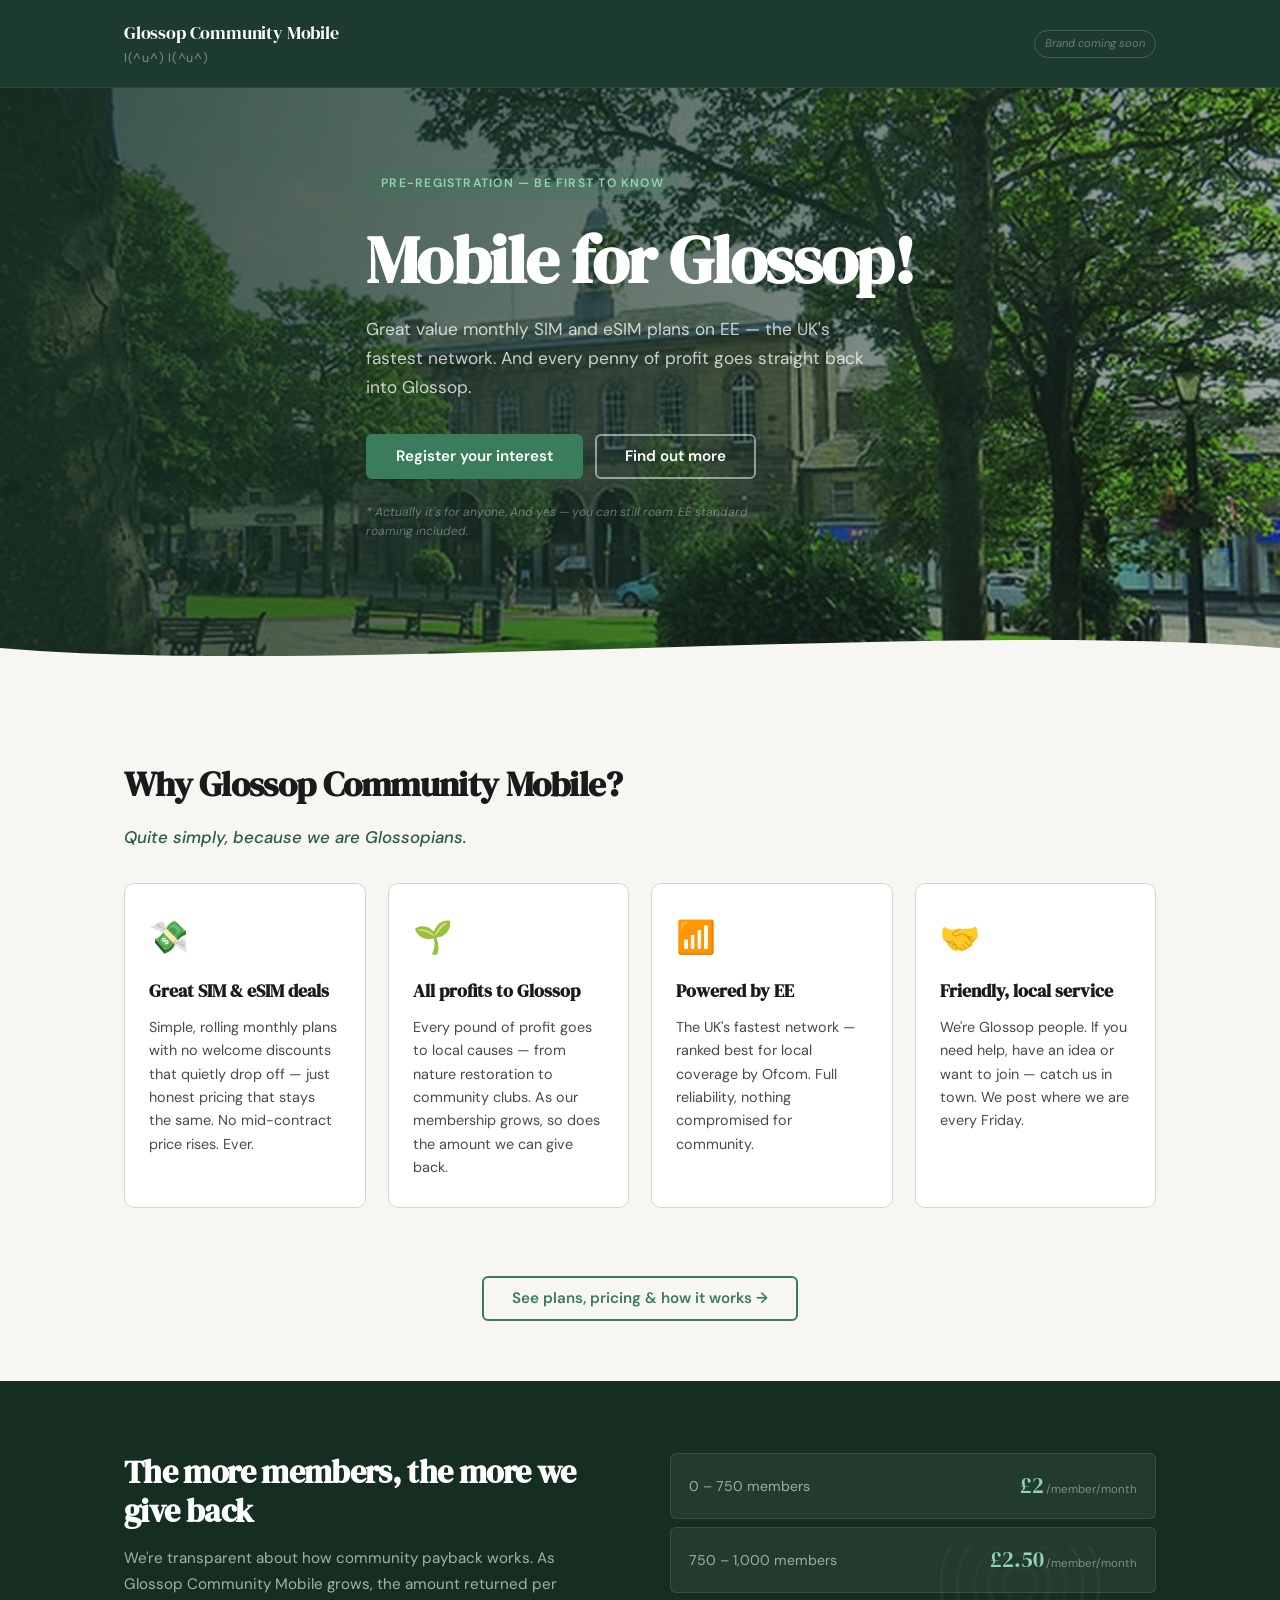
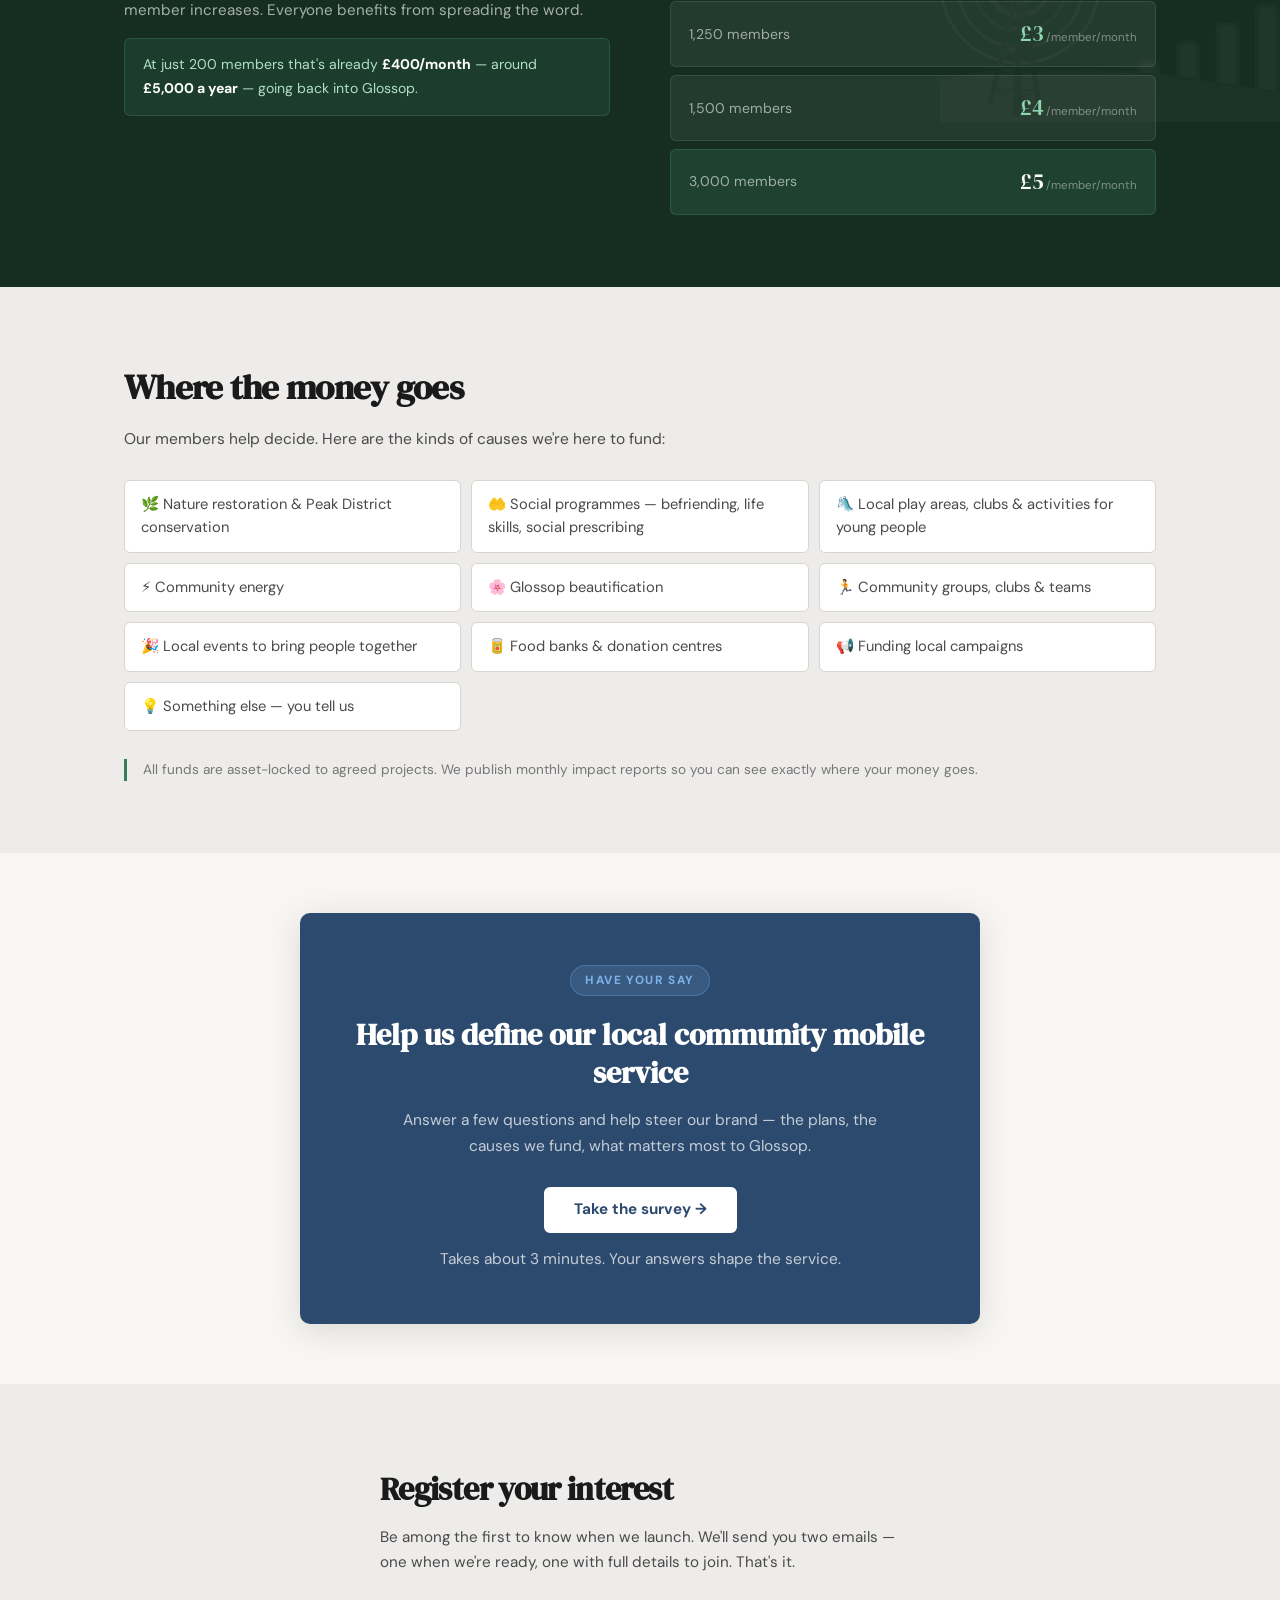
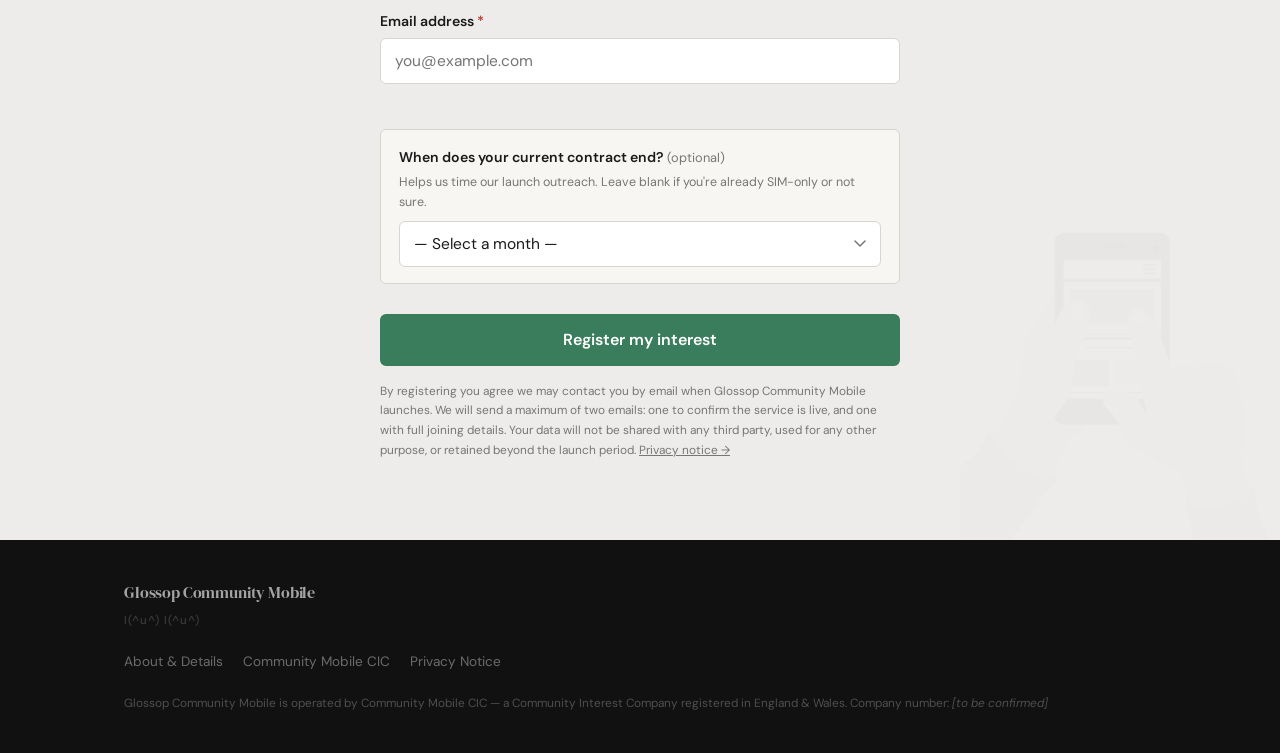
==== index.html @ f5764e32 "Initial commit — pre-registration site" ====
<!DOCTYPE html>
<html lang="en">
<head>
  <meta charset="UTF-8" />
  <meta name="viewport" content="width=device-width, initial-scale=1.0" />
  <title>Glossop Community Mobile — Coming Soon</title>
  <link rel="stylesheet" href="style.css" />
  <link rel="preconnect" href="https://fonts.googleapis.com" />
  <link href="https://fonts.googleapis.com/css2?family=DM+Serif+Display:ital@0;1&family=DM+Sans:opsz,wght@9..40,300;9..40,400;9..40,500;9..40,600&display=swap" rel="stylesheet" />
</head>
<body>

  <!-- ── HEADER ── -->
  <header class="site-header">
    <div class="container header-inner">
      <div class="logo">
        <span class="logo-name">Glossop Community Mobile</span>
        <span class="logo-mark">l(^u^) l(^u^)</span>
      </div>
      <span class="brand-badge">Brand coming soon</span>
    </div>
  </header>

  <!-- ── HERO ── -->
  <section class="hero" id="hero-slideshow">
    <!-- Slideshow background images -->
    <div class="hero-slides" aria-hidden="true">
      <div class="hero-slide active" style="background-image:url('images/glossop-norfolk-square.jpg')"></div>
      <div class="hero-slide" style="background-image:url('images/glossop-glossfest.jpg')"></div>
      <div class="hero-slide" style="background-image:url('images/glossop-reservoir.jpg')"></div>
      <div class="hero-slide" style="background-image:url('images/glossop-market-hall.jpg')"></div>
    </div>
    <div class="hero-overlay" aria-hidden="true"></div>
    <!-- Phone transparency bg -->
    <div class="hero-phone-bg" aria-hidden="true"></div>

    <div class="container hero-inner">
      <div class="hero-tag">Pre-registration — Be first to know</div>
      <h1 class="hero-headline">Mobile for Glossop!</h1>
      <p class="hero-sub">Great value monthly SIM and eSIM plans on EE — the UK's fastest network. And every penny of profit goes straight back into Glossop.</p>
      <div class="hero-actions">
        <a href="#register" class="btn btn-primary">Register your interest</a>
        <a href="details.html" class="btn btn-ghost">Find out more</a>
      </div>
      <p class="hero-footnote"><em>* Actually it's for anyone. And yes — you can still roam. EE standard roaming included.</em></p>
    </div>
    <div class="hero-wave">
      <svg viewBox="0 0 1440 80" xmlns="http://www.w3.org/2000/svg" preserveAspectRatio="none"><path d="M0,40 C360,80 1080,0 1440,40 L1440,80 L0,80 Z" fill="var(--bg)"/></svg>
    </div>
  </section>

  <!-- ── BENEFITS ── -->
  <section class="benefits" id="benefits">
    <div class="container">
      <h2 class="section-title">Why Glossop Community Mobile?</h2>
      <p class="benefits-intro">Quite simply, because we are Glossopians.</p>
      <div class="benefits-grid">

        <div class="benefit-card">
          <div class="benefit-icon">💸</div>
          <h3>Great SIM &amp; eSIM deals</h3>
          <p>Simple, rolling monthly plans with no welcome discounts that quietly drop off — just honest pricing that stays the same. No mid-contract price rises. Ever.</p>
        </div>

        <div class="benefit-card">
          <div class="benefit-icon">🌱</div>
          <h3>All profits to Glossop</h3>
          <p>Every pound of profit goes to local causes — from nature restoration to community clubs. As our membership grows, so does the amount we can give back.</p>
        </div>

        <div class="benefit-card">
          <div class="benefit-icon">📶</div>
          <h3>Powered by EE</h3>
          <p>The UK's fastest network — ranked best for local coverage by Ofcom. Full reliability, nothing compromised for community.</p>
        </div>

        <div class="benefit-card">
          <div class="benefit-icon">🤝</div>
          <h3>Friendly, local service</h3>
          <p>We're Glossop people. If you need help, have an idea or want to join — catch us in town. We post where we are every Friday.</p>
        </div>

      </div>

      <div class="details-link-row">
        <a href="details.html" class="btn btn-outline">See plans, pricing &amp; how it works →</a>
      </div>
    </div>
  </section>

  <!-- ── IMPACT TIERS ── -->
  <section class="impact-section">
    <div class="container">
      <div class="impact-inner">
        <div class="impact-text">
          <h2>The more members, the more we give back</h2>
          <p>We're transparent about how community payback works. As Glossop Community Mobile grows, the amount returned per member increases. Everyone benefits from spreading the word.</p>
          <p class="impact-example">At just 200 members that's already <strong>£400/month</strong> — around <strong>£5,000 a year</strong> — going back into Glossop.</p>
        </div>
        <div class="impact-tiers">
          <div class="tier">
            <span class="tier-members">0 – 750 members</span>
            <span class="tier-amount">£2<span>/member/month</span></span>
          </div>
          <div class="tier">
            <span class="tier-members">750 – 1,000 members</span>
            <span class="tier-amount">£2.50<span>/member/month</span></span>
          </div>
          <div class="tier">
            <span class="tier-members">1,250 members</span>
            <span class="tier-amount">£3<span>/member/month</span></span>
          </div>
          <div class="tier">
            <span class="tier-members">1,500 members</span>
            <span class="tier-amount">£4<span>/member/month</span></span>
          </div>
          <div class="tier tier-top">
            <span class="tier-members">3,000 members</span>
            <span class="tier-amount">£5<span>/member/month</span></span>
          </div>
        </div>
      </div>
    </div>
  </section>

  <!-- ── LOCAL CAUSES ── -->
  <section class="causes-section">
    <div class="container">
      <h2 class="section-title">Where the money goes</h2>
      <p class="causes-intro">Our members help decide. Here are the kinds of causes we're here to fund:</p>
      <ul class="causes-list">
        <li>🌿 Nature restoration &amp; Peak District conservation</li>
        <li>🤲 Social programmes — befriending, life skills, social prescribing</li>
        <li>🛝 Local play areas, clubs &amp; activities for young people</li>
        <li>⚡ Community energy</li>
        <li>🌸 Glossop beautification</li>
        <li>🏃 Community groups, clubs &amp; teams</li>
        <li>🎉 Local events to bring people together</li>
        <li>🥫 Food banks &amp; donation centres</li>
        <li>📢 Funding local campaigns</li>
        <li>💡 Something else — you tell us</li>
      </ul>
      <p class="causes-note">All funds are asset-locked to agreed projects. We publish monthly impact reports so you can see exactly where your money goes.</p>
    </div>
  </section>

  <!-- ── SURVEY CTA ── -->
  <section class="survey-section" id="survey">
    <div class="container">
      <div class="survey-card">
        <div class="survey-badge">Have your say</div>
        <h2>Help us define our local community mobile service</h2>
        <p>Answer a few questions and help steer our brand — the plans, the causes we fund, what matters most to Glossop.</p>
        <!-- Replace href with your SurveyMonkey URL when ready -->
        <a href="#SURVEY-LINK-PLACEHOLDER" class="btn btn-survey" target="_blank" rel="noopener">Take the survey →</a>
        <p class="survey-note">Takes about 3 minutes. Your answers shape the service.</p>
      </div>
    </div>
  </section>

  <!-- ── REGISTRATION FORM ── -->
  <section class="register-section" id="register">
    <div class="register-phone-bg" aria-hidden="true"></div>
    <div class="container">
      <div class="form-wrap">

        <div class="form-header">
          <h2>Register your interest</h2>
          <p>Be among the first to know when we launch. We'll send you two emails — one when we're ready, one with full details to join. That's it.</p>
        </div>

        <!-- SUCCESS STATE -->
        <div class="form-success" id="form-success" hidden>
          <div class="success-icon">✓</div>
          <h3>You're on the list!</h3>
          <p>Thanks for registering. We'll be in touch when Glossop Community Mobile goes live.</p>
        </div>

        <!-- ERROR STATE -->
        <div class="form-error-banner" id="form-error" hidden>
          <strong>Something went wrong.</strong> Please try again, or email us at <a href="mailto:hello@glossopcommunitymobile.co.uk">hello@glossopcommunitymobile.co.uk</a>.
        </div>

        <!--
          FORMSPREE SETUP:
          1. Go to formspree.io and create a free account
          2. Create a new form — you'll get a URL like https://formspree.io/f/abcd1234
          3. Replace YOUR_FORMSPREE_ID below with your actual form ID
        -->
        <form
          id="registration-form"
          action="https://formspree.io/f/YOUR_FORMSPREE_ID"
          method="POST"
          novalidate
        >

          <div class="field-group">
            <label for="email">Email address <span class="required">*</span></label>
            <input
              type="email"
              id="email"
              name="email"
              placeholder="you@example.com"
              autocomplete="email"
              required
            />
            <span class="field-error" id="email-error"></span>
          </div>

          <div class="field-group optional-field">
            <label for="contract-month">
              When does your current contract end?
              <span class="optional-label">(optional)</span>
            </label>
            <p class="field-hint">Helps us time our launch outreach. Leave blank if you're already SIM-only or not sure.</p>
            <select id="contract-month" name="contract_expiry_month">
              <option value="">— Select a month —</option>
              <optgroup label="2025">
                <option value="2025-05">May 2025</option>
                <option value="2025-06">June 2025</option>
                <option value="2025-07">July 2025</option>
                <option value="2025-08">August 2025</option>
                <option value="2025-09">September 2025</option>
                <option value="2025-10">October 2025</option>
                <option value="2025-11">November 2025</option>
                <option value="2025-12">December 2025</option>
              </optgroup>
              <optgroup label="2026">
                <option value="2026-01">January 2026</option>
                <option value="2026-02">February 2026</option>
                <option value="2026-03">March 2026</option>
                <option value="2026-04">April 2026</option>
                <option value="2026-05">May 2026</option>
                <option value="2026-06">June 2026</option>
                <option value="2026-07">July 2026</option>
                <option value="2026-08">August 2026</option>
                <option value="2026-09">September 2026</option>
                <option value="2026-10">October 2026</option>
                <option value="2026-11">November 2026</option>
                <option value="2026-12">December 2026</option>
              </optgroup>
              <optgroup label="2027">
                <option value="2027-01">January 2027</option>
                <option value="2027-02">February 2027</option>
                <option value="2027-03">March 2027</option>
                <option value="2027-04">April 2027</option>
                <option value="2027-05">May 2027</option>
                <option value="2027-06">June 2027</option>
              </optgroup>
            </select>
          </div>

          <!-- Honeypot anti-spam -->
          <input type="text" name="_gotcha" style="display:none" tabindex="-1" autocomplete="off" />

          <button type="submit" class="btn btn-primary btn-submit" id="submit-btn">
            <span class="btn-text">Register my interest</span>
            <span class="btn-loading" hidden>Sending…</span>
          </button>

          <p class="small-print">
            By registering you agree we may contact you by email when Glossop Community Mobile launches. We will send a maximum of two emails: one to confirm the service is live, and one with full joining details. Your data will not be shared with any third party, used for any other purpose, or retained beyond the launch period. <a href="details.html#privacy">Privacy notice →</a>
          </p>

        </form>
      </div>
    </div>
  </section>

  <!-- ── FOOTER ── -->
  <footer class="site-footer">
    <div class="container footer-inner">
      <div class="footer-logo">
        <span class="logo-name">Glossop Community Mobile</span>
        <span class="logo-mark">l(^u^) l(^u^)</span>
      </div>
      <nav class="footer-nav">
        <a href="details.html">About &amp; Details</a>
        <a href="details.html#cic">Community Mobile CIC</a>
        <a href="details.html#privacy">Privacy Notice</a>
      </nav>
      <p class="footer-legal">Glossop Community Mobile is operated by Community Mobile CIC — a Community Interest Company registered in England &amp; Wales. Company number: <em>[to be confirmed]</em></p>
    </div>
  </footer>

  <script src="script.js"></script>
</body>
</html>
---- style.css ----
/* =============================================
   GLOSSOP COMMUNITY MOBILE — Stylesheet
   Civic green palette. Brand update-ready.
   All colours in :root for easy swap.
   ============================================= */

:root {
  --bg:           #F7F6F2;
  --bg-alt:       #EDECEA;
  --surface:      #FFFFFF;
  --hero-bg:      #1D3A2F;
  --accent:       #3A7D5C;
  --accent-dark:  #2A5C42;
  --accent-light: #EAF4EE;
  --survey-bg:    #2C4A6E;
  --impact-bg:    #162E22;
  --text:         #1A1A1A;
  --text-mid:     #4A4A4A;
  --text-light:   #767676;
  --border:       #D8D5CE;
  --error:        #C0392B;
  --error-bg:     #FDEDEC;
  --success:      #1D6A45;
  --success-bg:   #EAF4EE;
  --radius:       10px;
  --radius-sm:    6px;
  --shadow:       0 2px 12px rgba(0,0,0,0.08);
  --shadow-lg:    0 6px 32px rgba(0,0,0,0.12);
  --font-display: 'DM Serif Display', Georgia, serif;
  --font-body:    'DM Sans', system-ui, sans-serif;
  --max-w:        1080px;
  --t:            0.2s ease;
}

*, *::before, *::after { box-sizing: border-box; margin: 0; padding: 0; }
html { scroll-behavior: smooth; }
body {
  font-family: var(--font-body);
  background: var(--bg);
  color: var(--text);
  line-height: 1.6;
  font-size: 16px;
}
img { max-width: 100%; display: block; }
a { color: var(--accent); text-decoration: none; }
a:hover { text-decoration: underline; }

.container {
  max-width: var(--max-w);
  margin: 0 auto;
  padding: 0 24px;
}

/* ── Buttons ── */
.btn {
  display: inline-block;
  padding: 13px 28px;
  border-radius: var(--radius-sm);
  font-family: var(--font-body);
  font-size: 0.95rem;
  font-weight: 600;
  cursor: pointer;
  transition: all var(--t);
  border: 2px solid transparent;
  text-decoration: none;
  line-height: 1;
}
.btn-primary { background: var(--accent); color: #fff; border-color: var(--accent); }
.btn-primary:hover { background: var(--accent-dark); border-color: var(--accent-dark); text-decoration: none; }
.btn-ghost { background: transparent; color: #fff; border-color: rgba(255,255,255,0.5); }
.btn-ghost:hover { background: rgba(255,255,255,0.12); text-decoration: none; }
.btn-outline { background: transparent; color: var(--accent); border-color: var(--accent); }
.btn-outline:hover { background: var(--accent-light); text-decoration: none; }
.btn-survey { background: #fff; color: var(--survey-bg); border-color: #fff; font-weight: 700; }
.btn-survey:hover { background: #EDF2FA; text-decoration: none; }
.btn-submit { width: 100%; padding: 16px; font-size: 1rem; margin-top: 8px; }
.btn:disabled { opacity: 0.65; cursor: not-allowed; }

/* ── HEADER ── */
.site-header {
  background: var(--hero-bg);
  padding: 18px 0;
  position: sticky;
  top: 0;
  z-index: 100;
  border-bottom: 1px solid rgba(255,255,255,0.07);
}
.header-inner { display: flex; align-items: center; justify-content: space-between; gap: 16px; }
.logo { display: flex; flex-direction: column; gap: 2px; }
.logo-link { text-decoration: none; }
.logo-name {
  font-family: var(--font-display);
  font-size: 1.15rem;
  color: #fff;
  letter-spacing: -0.01em;
  display: block;
}
.logo-mark { font-size: 0.78rem; color: rgba(255,255,255,0.42); letter-spacing: 0.06em; }
.brand-badge {
  font-size: 0.7rem;
  color: rgba(255,255,255,0.35);
  border: 1px solid rgba(255,255,255,0.18);
  border-radius: 20px;
  padding: 4px 10px;
  white-space: nowrap;
  font-style: italic;
  flex-shrink: 0;
}

/* ── HERO with slideshow ── */
.hero {
  position: relative;
  overflow: hidden;
  min-height: 540px;
  display: flex;
  flex-direction: column;
}

/* Slideshow layers */
.hero-slides {
  position: absolute;
  inset: 0;
  z-index: 0;
}
.hero-slide {
  position: absolute;
  inset: 0;
  background-size: cover;
  background-position: center;
  opacity: 0;
  transition: opacity 1.2s ease-in-out;
}
.hero-slide.active { opacity: 1; }

/* Dark overlay so text stays readable over any photo */
.hero-overlay {
  position: absolute;
  inset: 0;
  z-index: 1;
  background: linear-gradient(
    100deg,
    rgba(22,46,34,0.82) 0%,
    rgba(22,46,34,0.62) 55%,
    rgba(22,46,34,0.35) 100%
  );
}

/* Phone transparency – right-side decorative element */
.hero-phone-bg {
  position: absolute;
  right: -20px;
  bottom: 30px;
  width: 340px;
  height: 340px;
  background: url('images/phones-crowd.png') no-repeat center bottom / contain;
  opacity: 0.12;
  z-index: 2;
  pointer-events: none;
}

.hero-inner {
  position: relative;
  z-index: 3;
  max-width: 660px;
  padding: 80px 0 80px;
  flex: 1;
}
.hero-tag {
  display: inline-block;
  font-size: 0.76rem;
  font-weight: 600;
  letter-spacing: 0.1em;
  text-transform: uppercase;
  color: #8FD5AE;
  background: rgba(58,125,92,0.18);
  border: 1px solid rgba(58,125,92,0.38);
  border-radius: 20px;
  padding: 5px 14px;
  margin-bottom: 24px;
}
.hero-headline {
  font-family: var(--font-display);
  font-size: clamp(2.6rem, 5.5vw, 4.2rem);
  color: #fff;
  line-height: 1.06;
  letter-spacing: -0.02em;
  margin-bottom: 20px;
}
.hero-sub {
  font-size: 1.08rem;
  color: rgba(255,255,255,0.76);
  margin-bottom: 32px;
  max-width: 500px;
  line-height: 1.68;
}
.hero-actions { display: flex; gap: 12px; flex-wrap: wrap; margin-bottom: 24px; }
.hero-footnote {
  font-size: 0.76rem;
  color: rgba(255,255,255,0.35);
  line-height: 1.5;
  max-width: 420px;
}
.hero-wave { position: relative; z-index: 3; line-height: 0; }
.hero-wave svg { width: 100%; height: 56px; }

/* ── BENEFITS ── */
.benefits {
  background: var(--bg);
  padding: 80px 0 60px;
  position: relative;
}
.section-title {
  font-family: var(--font-display);
  font-size: clamp(1.6rem, 3vw, 2.2rem);
  letter-spacing: -0.02em;
  margin-bottom: 12px;
}
.benefits-intro {
  font-size: 1.05rem;
  color: var(--accent-dark);
  font-weight: 500;
  margin-bottom: 32px;
  font-style: italic;
}
.benefits-grid {
  display: grid;
  grid-template-columns: repeat(auto-fit, minmax(220px, 1fr));
  gap: 22px;
  margin-bottom: 48px;
}
.benefit-card {
  background: var(--surface);
  border: 1px solid var(--border);
  border-radius: var(--radius);
  padding: 28px 24px;
  transition: box-shadow var(--t), transform var(--t);
  position: relative;
  overflow: hidden;
}
.benefit-card:hover { box-shadow: var(--shadow); transform: translateY(-2px); }
.benefit-icon { font-size: 2rem; margin-bottom: 14px; }
.benefit-card h3 { font-family: var(--font-display); font-size: 1.12rem; margin-bottom: 10px; }
.benefit-card p { font-size: 0.9rem; color: var(--text-mid); line-height: 1.62; }
.details-link-row { text-align: center; padding-top: 20px; }

/* ── IMPACT TIERS ── */
.impact-section {
  background: var(--impact-bg);
  padding: 72px 0;
  position: relative;
  overflow: hidden;
}
/* Signal graphic as background decoration */
.impact-section::after {
  content: '';
  position: absolute;
  right: -40px;
  top: 50%;
  transform: translateY(-50%);
  width: 380px;
  height: 240px;
  background: url('images/signal.png') no-repeat center / contain;
  opacity: 0.07;
  pointer-events: none;
}
.impact-inner {
  display: grid;
  grid-template-columns: 1fr 1fr;
  gap: 60px;
  align-items: start;
  position: relative;
  z-index: 1;
}
.impact-text h2 {
  font-family: var(--font-display);
  font-size: clamp(1.5rem, 2.8vw, 2rem);
  color: #fff;
  letter-spacing: -0.02em;
  margin-bottom: 16px;
  line-height: 1.2;
}
.impact-text p { color: rgba(255,255,255,0.62); font-size: 0.95rem; line-height: 1.7; margin-bottom: 14px; }
.impact-example {
  background: rgba(58,125,92,0.2);
  border: 1px solid rgba(58,125,92,0.38);
  border-radius: var(--radius-sm);
  padding: 14px 18px;
  font-size: 0.88rem !important;
  color: #B0E0C4 !important;
}
.impact-example strong { color: #fff; }
.impact-tiers { display: flex; flex-direction: column; gap: 8px; }
.tier {
  display: flex;
  justify-content: space-between;
  align-items: center;
  background: rgba(255,255,255,0.06);
  border: 1px solid rgba(255,255,255,0.1);
  border-radius: var(--radius-sm);
  padding: 14px 18px;
  transition: background var(--t);
}
.tier:hover { background: rgba(255,255,255,0.1); }
.tier-top { background: rgba(58,125,92,0.25); border-color: rgba(58,125,92,0.45); }
.tier-members { font-size: 0.88rem; color: rgba(255,255,255,0.58); }
.tier-amount { font-family: var(--font-display); font-size: 1.4rem; color: #8FD5AE; }
.tier-amount span { font-size: 0.72rem; color: rgba(255,255,255,0.42); font-family: var(--font-body); margin-left: 2px; }
.tier-top .tier-amount { color: #fff; }

/* ── CAUSES ── */
.causes-section { background: var(--bg-alt); padding: 72px 0; }
.causes-intro { color: var(--text-mid); margin-bottom: 28px; font-size: 0.97rem; }
.causes-list {
  list-style: none;
  display: grid;
  grid-template-columns: repeat(auto-fit, minmax(280px, 1fr));
  gap: 10px;
  margin-bottom: 28px;
}
.causes-list li {
  background: var(--surface);
  border: 1px solid var(--border);
  border-radius: var(--radius-sm);
  padding: 12px 16px;
  font-size: 0.92rem;
  color: var(--text-mid);
}
.causes-note {
  font-size: 0.85rem;
  color: var(--text-light);
  border-left: 3px solid var(--accent);
  padding-left: 16px;
  line-height: 1.6;
}

/* ── SURVEY ── */
.survey-section { background: var(--bg); padding: 60px 0; }
.survey-card {
  background: var(--survey-bg);
  color: #fff;
  border-radius: var(--radius);
  padding: 52px 48px;
  max-width: 680px;
  margin: 0 auto;
  text-align: center;
  box-shadow: var(--shadow-lg);
}
.survey-badge {
  display: inline-block;
  font-size: 0.74rem; font-weight: 700;
  letter-spacing: 0.12em; text-transform: uppercase;
  color: #7FB3E8;
  background: rgba(127,179,232,0.15);
  border: 1px solid rgba(127,179,232,0.3);
  border-radius: 20px; padding: 5px 14px; margin-bottom: 20px;
}
.survey-card h2 {
  font-family: var(--font-display);
  font-size: clamp(1.4rem, 3vw, 1.9rem);
  color: #fff; line-height: 1.25; margin-bottom: 16px;
}
.survey-card p {
  color: rgba(255,255,255,0.72); font-size: 0.97rem;
  margin-bottom: 28px; max-width: 480px;
  margin-left: auto; margin-right: auto; line-height: 1.65;
}
.survey-note { font-size: 0.76rem; color: rgba(255,255,255,0.38); margin-top: 14px; margin-bottom: 0 !important; }

/* ── REGISTRATION ── */
.register-section {
  background: var(--bg-alt);
  padding: 80px 0;
  position: relative;
  overflow: hidden;
}
/* Phone-hands decoration bottom-right of form section */
.register-phone-bg {
  position: absolute;
  right: 0;
  bottom: 0;
  width: 320px;
  height: 400px;
  background: url('images/phone-hands.png') no-repeat bottom right / contain;
  opacity: 0.09;
  pointer-events: none;
}
.form-wrap { max-width: 520px; margin: 0 auto; position: relative; z-index: 1; }
.form-header { margin-bottom: 36px; }
.form-header h2 {
  font-family: var(--font-display);
  font-size: clamp(1.6rem, 3vw, 2rem);
  letter-spacing: -0.02em; margin-bottom: 10px;
}
.form-header p { color: var(--text-mid); font-size: 0.95rem; line-height: 1.6; }

.field-group { margin-bottom: 22px; }
.field-group label { display: block; font-size: 0.88rem; font-weight: 600; margin-bottom: 6px; }
.required { color: var(--error); }
.optional-label { font-weight: 400; color: var(--text-light); font-size: 0.8rem; }
.field-hint { font-size: 0.78rem; color: var(--text-light); margin-bottom: 8px; margin-top: -2px; }
input[type="email"], select {
  width: 100%; padding: 12px 14px;
  border: 1.5px solid var(--border);
  border-radius: var(--radius-sm);
  font-family: var(--font-body); font-size: 0.97rem;
  background: var(--surface); color: var(--text);
  transition: border-color var(--t), box-shadow var(--t);
  appearance: none;
}
input[type="email"]:focus, select:focus {
  outline: none;
  border-color: var(--accent);
  box-shadow: 0 0 0 3px rgba(58,125,92,0.12);
}
input[type="email"].invalid {
  border-color: var(--error);
  box-shadow: 0 0 0 3px rgba(192,57,43,0.1);
}
.field-error { display: block; font-size: 0.78rem; color: var(--error); margin-top: 5px; min-height: 18px; }
select {
  background-image: url("data:image/svg+xml,%3Csvg xmlns='http://www.w3.org/2000/svg' width='12' height='8' viewBox='0 0 12 8'%3E%3Cpath d='M1 1l5 5 5-5' stroke='%23767676' stroke-width='1.5' fill='none' stroke-linecap='round'/%3E%3C/svg%3E");
  background-repeat: no-repeat; background-position: right 14px center; padding-right: 38px;
}
.optional-field {
  background: var(--bg); border: 1px solid var(--border);
  border-radius: var(--radius-sm); padding: 16px 18px;
}
.form-success {
  background: var(--success-bg); border: 1px solid #A8D5BB;
  border-radius: var(--radius); padding: 36px 28px; text-align: center;
}
.success-icon {
  width: 52px; height: 52px; background: var(--success); color: #fff;
  border-radius: 50%; display: flex; align-items: center; justify-content: center;
  font-size: 1.4rem; font-weight: 700; margin: 0 auto 18px;
}
.form-success h3 { font-family: var(--font-display); font-size: 1.5rem; color: var(--success); margin-bottom: 10px; }
.form-success p { color: var(--text-mid); }
.form-error-banner {
  background: var(--error-bg); border: 1px solid #F1948A;
  border-radius: var(--radius-sm); padding: 14px 18px;
  font-size: 0.88rem; color: var(--error); margin-bottom: 20px;
}
.small-print {
  font-size: 0.74rem; color: var(--text-light);
  margin-top: 16px; line-height: 1.65;
}
.small-print a { color: var(--text-light); text-decoration: underline; }

/* ── DETAILS PAGE HERO ── */
.details-hero {
  position: relative;
  min-height: 280px;
  display: flex;
  align-items: flex-end;
  overflow: hidden;
}
.details-hero-img {
  position: absolute;
  inset: 0;
  background-size: cover;
  background-position: center 30%;
  z-index: 0;
}
.details-hero-overlay {
  position: absolute;
  inset: 0;
  z-index: 1;
  background: linear-gradient(
    to right,
    rgba(22,46,34,0.88) 0%,
    rgba(22,46,34,0.65) 60%,
    rgba(22,46,34,0.4) 100%
  );
}
.details-hero-content {
  position: relative;
  z-index: 2;
  padding-top: 48px;
  padding-bottom: 52px;
  width: 100%;
}
.back-link {
  display: inline-block;
  color: rgba(255,255,255,0.55);
  font-size: 0.88rem;
  margin-bottom: 20px;
  transition: color var(--t);
}
.back-link:hover { color: #fff; text-decoration: none; }
.details-hero-content h1 {
  font-family: var(--font-display);
  /* fluid: shrinks gracefully on narrow screens */
  font-size: clamp(1.5rem, 4vw, 2.8rem);
  color: #fff;
  letter-spacing: -0.02em;
  margin-bottom: 12px;
  line-height: 1.15;
  /* Allow wrapping before the word "Community" on small screens */
  word-break: break-word;
  hyphens: auto;
}
/* The <br> inside the h1 only fires on small screens */
.hero-break { display: none; }
@media (max-width: 480px) {
  .hero-break { display: block; }
}
.details-intro { color: rgba(255,255,255,0.68); font-size: 1rem; }

/* ── CONTENTS NAV ── */
.contents-nav {
  background: var(--surface);
  border-bottom: 1px solid var(--border);
  padding: 14px 0;
  position: sticky;
  top: 62px;
  z-index: 90;
  overflow-x: auto;
  -webkit-overflow-scrolling: touch;
}
.contents-nav .container {
  display: flex; align-items: center; gap: 20px;
  flex-wrap: nowrap; /* scroll rather than wrap on mobile */
  white-space: nowrap;
}
.contents-label {
  font-size: 0.75rem; font-weight: 600;
  color: var(--text-light); text-transform: uppercase;
  letter-spacing: 0.08em; flex-shrink: 0;
}
.contents-nav a {
  font-size: 0.86rem; color: var(--text-mid);
  font-weight: 500; transition: color var(--t); flex-shrink: 0;
}
.contents-nav a:hover { color: var(--accent); text-decoration: none; }

/* ── DETAILS MAIN ── */
.details-main { padding: 60px 0 80px; }
.details-container { max-width: 780px; }
.detail-section { padding: 12px 0 8px; }
.detail-section h2 {
  font-family: var(--font-display);
  font-size: clamp(1.5rem, 3vw, 2rem);
  letter-spacing: -0.02em; margin-bottom: 16px;
}
.detail-section p { color: var(--text-mid); line-height: 1.72; margin-bottom: 16px; font-size: 0.97rem; }
.section-intro { font-size: 1rem !important; }
.section-divider { border: none; border-top: 1px solid var(--border); margin: 52px 0; }

/* ── PLAN CARDS ── */
.plan-cards {
  display: grid;
  grid-template-columns: repeat(auto-fill, minmax(170px, 1fr));
  gap: 16px;
  margin: 28px 0 16px;
}
.plan-card {
  background: var(--surface);
  border: 1.5px solid var(--border);
  border-radius: var(--radius);
  padding: 24px 20px 20px;
  display: flex;
  flex-direction: column;
  gap: 0;
  position: relative;
  transition: box-shadow var(--t), transform var(--t);
}
.plan-card:hover { box-shadow: var(--shadow); transform: translateY(-2px); }
.plan-card--featured {
  border-color: var(--accent);
  box-shadow: 0 0 0 2px rgba(58,125,92,0.15);
}
.plan-badge {
  position: absolute;
  top: -12px; left: 50%;
  transform: translateX(-50%);
  background: var(--accent);
  color: #fff;
  font-size: 0.7rem; font-weight: 700;
  letter-spacing: 0.06em; text-transform: uppercase;
  padding: 4px 12px; border-radius: 20px;
  white-space: nowrap;
}
.plan-name {
  font-weight: 600; font-size: 0.88rem;
  color: var(--text-light); text-transform: uppercase;
  letter-spacing: 0.08em; margin-bottom: 8px;
}
.plan-data {
  font-family: var(--font-display);
  font-size: 2.4rem; line-height: 1;
  color: var(--text); margin-bottom: 4px;
}
.plan-data span { font-size: 1.1rem; color: var(--text-mid); }
.plan-price {
  font-size: 1.3rem; font-weight: 700;
  color: var(--accent); margin-bottom: 16px;
}
.plan-price span { font-size: 0.82rem; font-weight: 400; color: var(--text-light); }
.plan-features {
  list-style: none; display: flex; flex-direction: column;
  gap: 6px; margin-bottom: 16px; flex: 1;
}
.plan-features li { font-size: 0.82rem; color: var(--text-mid); }
.plan-payback {
  background: var(--accent-light);
  border: 1px solid #B8DFC8;
  border-radius: var(--radius-sm);
  padding: 7px 12px;
  font-size: 0.78rem; font-weight: 600;
  color: var(--accent-dark); text-align: center;
}

/* Pricing table (used on community payback) */
.pricing-placeholder-banner {
  background: #FEF9E7; border: 1px solid #F7DC6F;
  border-radius: var(--radius-sm); padding: 12px 16px;
  font-size: 0.88rem; color: #7D6608; margin-bottom: 24px;
}
.pricing-table { width: 100%; border-collapse: collapse; margin-bottom: 12px; font-size: 0.92rem; }
.pricing-table th {
  background: var(--hero-bg); color: #fff;
  padding: 12px 14px; text-align: left;
  font-weight: 600; font-size: 0.8rem; letter-spacing: 0.04em;
}
.pricing-table th:first-child { border-radius: var(--radius-sm) 0 0 0; }
.pricing-table th:last-child { border-radius: 0 var(--radius-sm) 0 0; }
.pricing-table td { padding: 13px 14px; border-bottom: 1px solid var(--border); color: var(--text-mid); }
.pricing-table tr:nth-child(even) td { background: var(--bg-alt); }
.pricing-table td strong { color: var(--text); }
.table-note { font-size: 0.78rem !important; color: var(--text-light) !important; margin-bottom: 8px !important; }

/* Steps */
.steps-list { list-style: none; display: flex; flex-direction: column; gap: 16px; margin: 24px 0; }
.steps-list li { display: flex; gap: 16px; align-items: flex-start; }
.step-num {
  width: 32px; height: 32px; border-radius: 50%;
  background: var(--accent); color: #fff;
  font-weight: 700; font-size: 0.88rem;
  display: flex; align-items: center; justify-content: center;
  flex-shrink: 0; margin-top: 2px;
}
.steps-list li > div strong { display: block; font-size: 0.97rem; margin-bottom: 4px; color: var(--text); }
.steps-list li > div p { font-size: 0.88rem; margin-bottom: 0; }
.friday-box {
  display: flex; gap: 16px; align-items: flex-start;
  background: var(--accent-light); border: 1px solid #B8DFC8;
  border-radius: var(--radius-sm); padding: 20px; margin: 20px 0;
}
.friday-icon { font-size: 1.5rem; flex-shrink: 0; }
.friday-box strong { display: block; font-size: 0.97rem; margin-bottom: 6px; color: var(--text); }
.friday-box p { font-size: 0.88rem; color: var(--text-mid); margin-bottom: 0; }
.signup-cta {
  background: var(--bg-alt); border: 1px solid var(--border);
  border-radius: var(--radius-sm); padding: 16px 20px; font-size: 0.92rem;
}
.signup-cta p { margin-bottom: 0; }

/* Payback */
.payback-table { margin: 24px 0 8px; }
.payback-points { display: flex; flex-direction: column; gap: 16px; margin: 24px 0; }
.payback-point {
  display: flex; gap: 16px; align-items: flex-start;
  background: var(--surface); border: 1px solid var(--border);
  border-radius: var(--radius-sm); padding: 20px;
}
.payback-icon { font-size: 1.5rem; flex-shrink: 0; margin-top: 2px; }
.payback-point h3 { font-size: 0.97rem; font-weight: 600; margin-bottom: 6px; color: var(--text); }
.payback-point p { font-size: 0.88rem; margin-bottom: 0; }
.causes-subhead { font-size: 1.05rem; font-weight: 600; margin: 28px 0 14px; color: var(--text); }
.causes-list-detail { list-style: none; display: flex; flex-direction: column; gap: 8px; }
.causes-list-detail li {
  font-size: 0.9rem; color: var(--text-mid);
  padding: 10px 14px;
  background: var(--bg-alt); border-radius: var(--radius-sm);
  border: 1px solid var(--border);
}

/* CIC */
.cic-blocks { display: grid; grid-template-columns: repeat(auto-fit, minmax(280px, 1fr)); gap: 18px; margin: 24px 0; }
.cic-block {
  background: var(--surface); border: 1px solid var(--border);
  border-radius: var(--radius-sm); padding: 22px 20px;
}
.cic-block h3 { font-weight: 600; font-size: 0.97rem; margin-bottom: 8px; color: var(--text); }
.cic-block p { font-size: 0.88rem; margin-bottom: 0; }
.cic-reg {
  background: var(--bg-alt); border-radius: var(--radius-sm);
  padding: 14px 18px; margin-top: 8px;
}
.cic-reg p { margin-bottom: 0; font-size: 0.82rem; color: var(--text-light); }

/* Privacy */
.privacy-note {
  background: var(--bg-alt); border-radius: var(--radius-sm);
  padding: 12px 16px; font-size: 0.82rem !important;
  color: var(--text-light) !important; font-style: italic;
}

/* CTA strip */
.cta-strip { background: var(--hero-bg); padding: 36px 0; }
.cta-strip-inner { display: flex; align-items: center; justify-content: space-between; gap: 20px; flex-wrap: wrap; }
.cta-strip p { color: rgba(255,255,255,0.85); font-size: 1.05rem; font-family: var(--font-display); }

/* ── FOOTER ── */
.site-footer { background: #111; padding: 40px 0; }
.footer-inner { display: flex; flex-direction: column; gap: 20px; }
.footer-logo .logo-name { font-family: var(--font-display); font-size: 1rem; color: rgba(255,255,255,0.62); }
.footer-logo .logo-mark { color: rgba(255,255,255,0.2); font-size: 0.72rem; }
.footer-nav { display: flex; gap: 20px; flex-wrap: wrap; }
.footer-nav a { font-size: 0.85rem; color: rgba(255,255,255,0.38); transition: color var(--t); }
.footer-nav a:hover { color: rgba(255,255,255,0.75); text-decoration: none; }
.footer-legal { font-size: 0.74rem; color: rgba(255,255,255,0.26); line-height: 1.7; }
.footer-legal em { font-style: italic; }

/* ── RESPONSIVE ── */
@media (max-width: 760px) {
  .impact-inner { grid-template-columns: 1fr; gap: 36px; }
  .causes-list { grid-template-columns: 1fr; }
  .survey-card { padding: 36px 24px; }
  .cta-strip-inner { flex-direction: column; align-items: flex-start; }
  .hero-inner { padding: 48px 0 48px; }
  .hero-phone-bg { width: 200px; height: 200px; opacity: 0.08; }
  .register-phone-bg { width: 200px; height: 260px; opacity: 0.06; }
  .plan-cards { grid-template-columns: 1fr 1fr; }
  .details-hero { min-height: 220px; }
  .contents-nav { top: 58px; }
  .cic-blocks { grid-template-columns: 1fr; }
}
@media (max-width: 480px) {
  .plan-cards { grid-template-columns: 1fr; }
  .details-hero-content h1 { font-size: 1.5rem; }
  .hero-headline { font-size: 2.2rem; }
  .hero-phone-bg { display: none; }
}
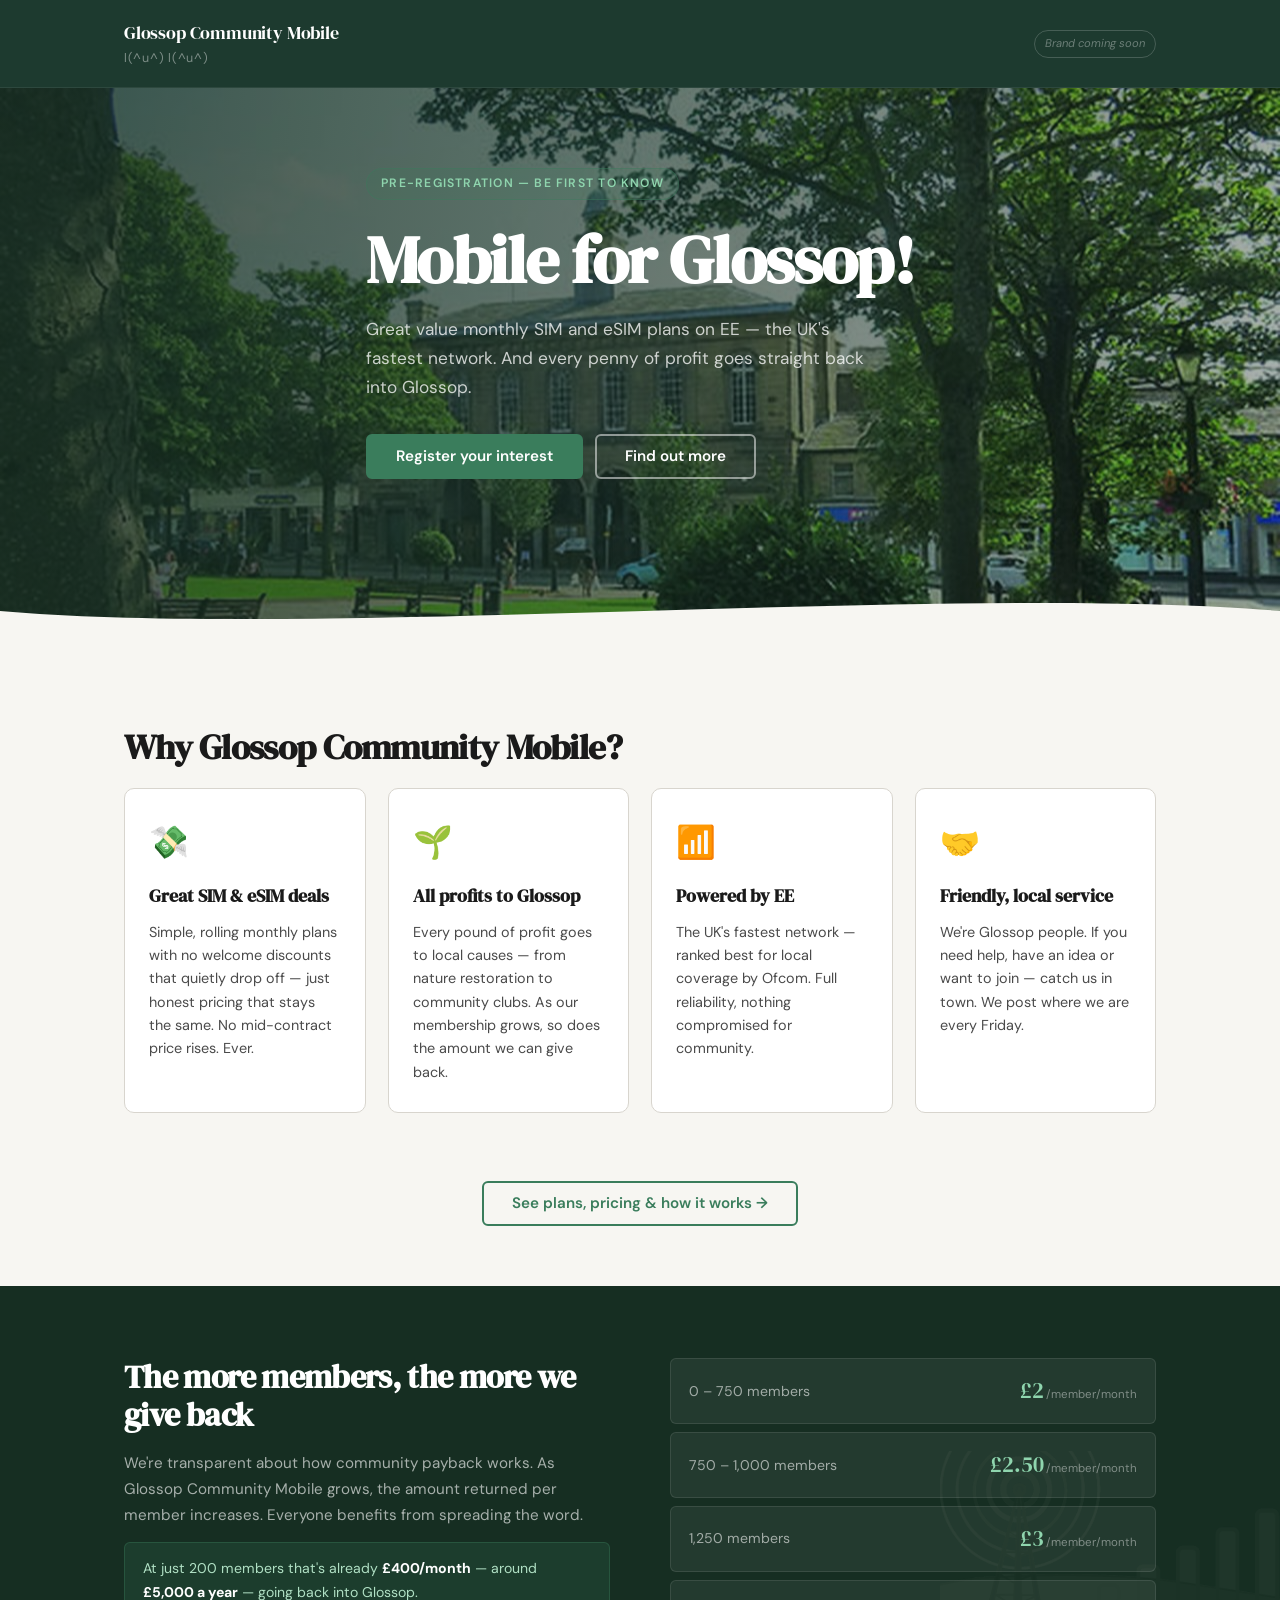
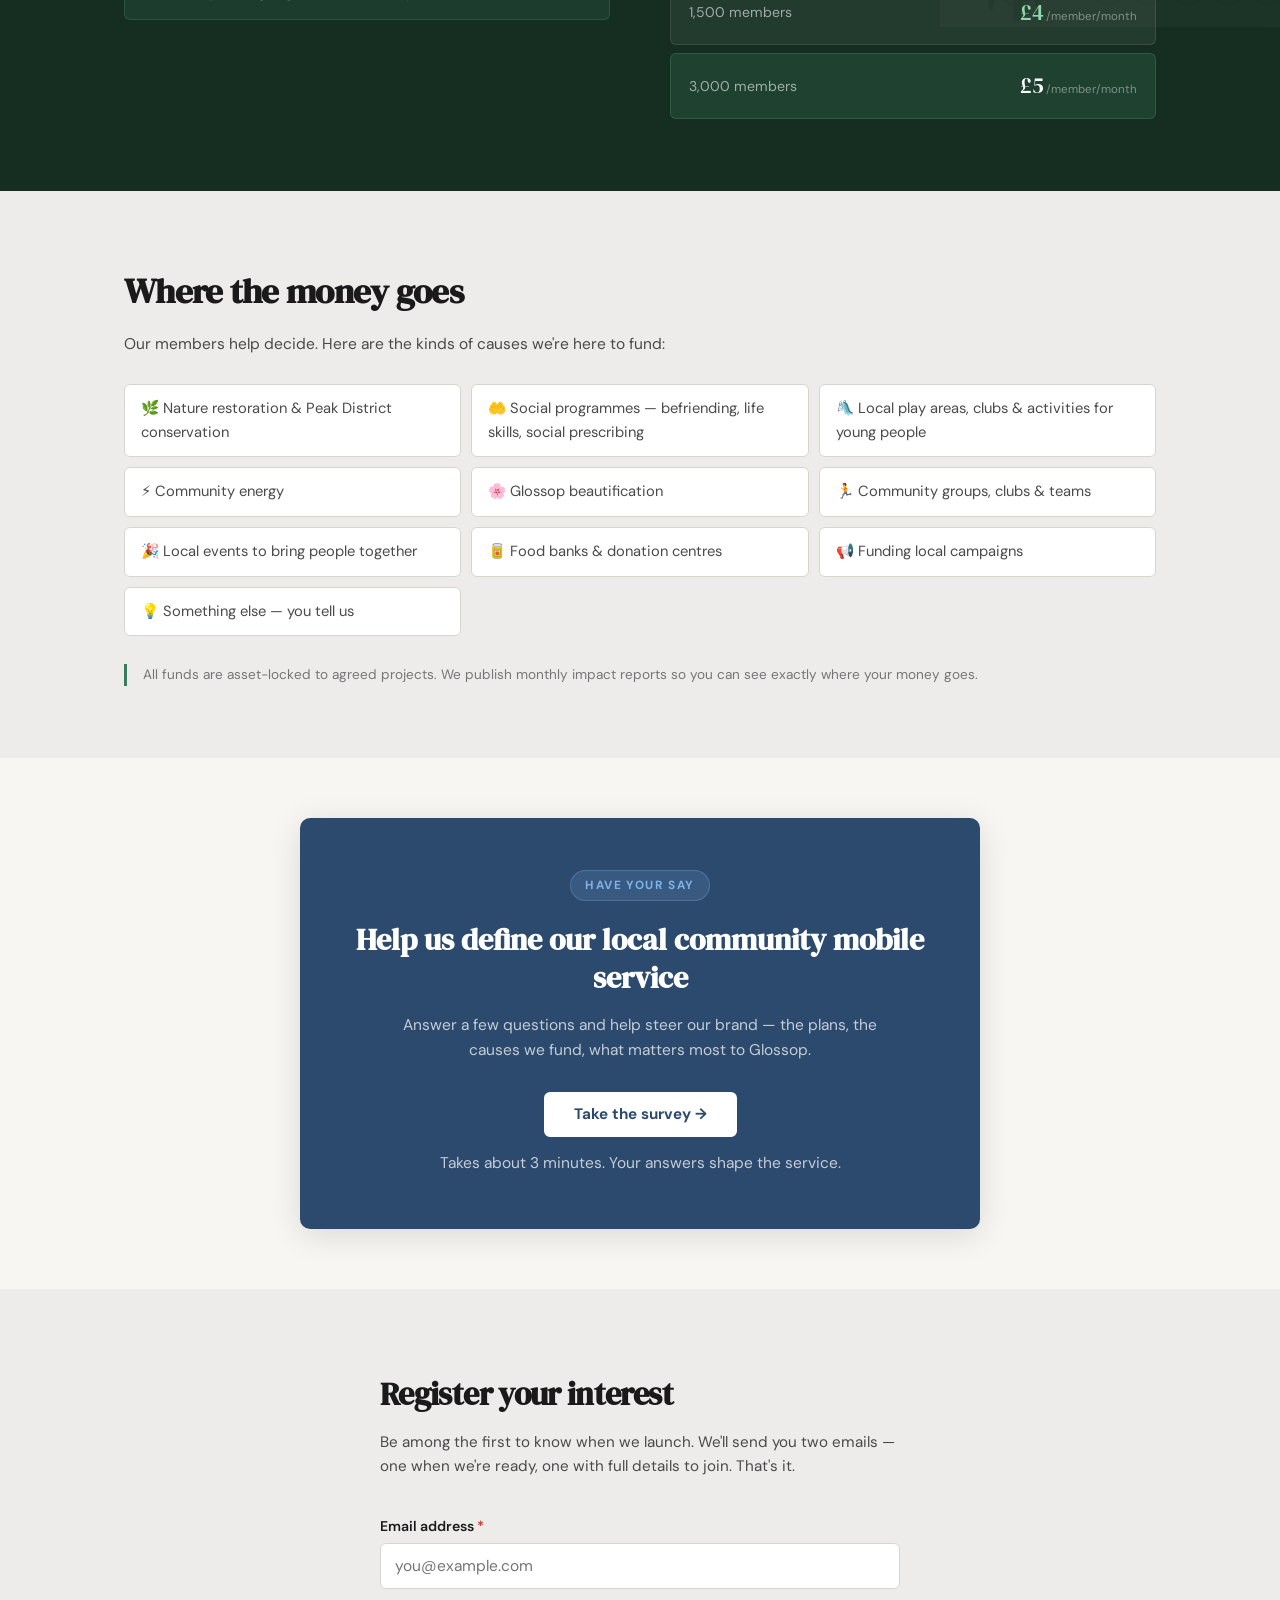
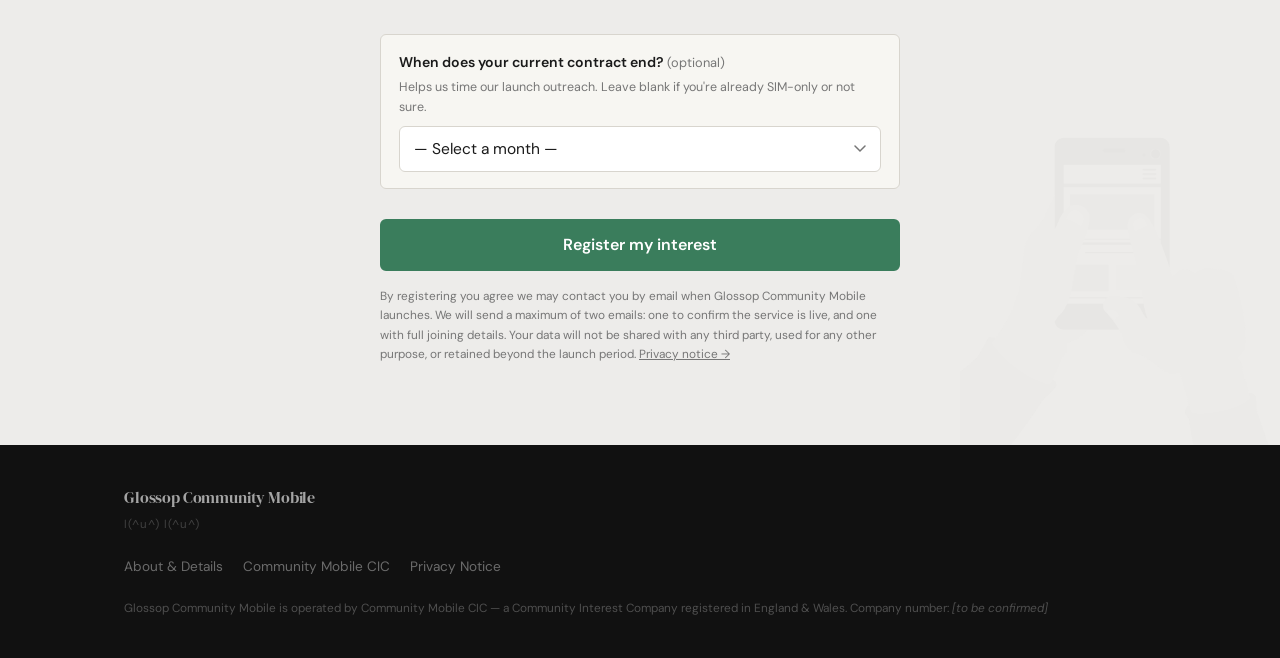
==== commit 3a7526de: "directory amends 1" ====
--- a/index.html
+++ b/index.html
@@ -42,7 +42,7 @@
         <a href="#register" class="btn btn-primary">Register your interest</a>
         <a href="details.html" class="btn btn-ghost">Find out more</a>
       </div>
-      <p class="hero-footnote"><em>* Actually it's for anyone. And yes — you can still roam. EE standard roaming included.</em></p>
+      
     </div>
     <div class="hero-wave">
       <svg viewBox="0 0 1440 80" xmlns="http://www.w3.org/2000/svg" preserveAspectRatio="none"><path d="M0,40 C360,80 1080,0 1440,40 L1440,80 L0,80 Z" fill="var(--bg)"/></svg>
@@ -53,7 +53,6 @@
   <section class="benefits" id="benefits">
     <div class="container">
       <h2 class="section-title">Why Glossop Community Mobile?</h2>
-      <p class="benefits-intro">Quite simply, because we are Glossopians.</p>
       <div class="benefits-grid">
 
         <div class="benefit-card">
@@ -152,7 +151,7 @@
         <h2>Help us define our local community mobile service</h2>
         <p>Answer a few questions and help steer our brand — the plans, the causes we fund, what matters most to Glossop.</p>
         <!-- Replace href with your SurveyMonkey URL when ready -->
-        <a href="#SURVEY-LINK-PLACEHOLDER" class="btn btn-survey" target="_blank" rel="noopener">Take the survey →</a>
+        <a href="https://www.surveymonkey.com/r/3CNX536" class="btn btn-survey" target="_blank" rel="noopener">Take the survey →</a>
         <p class="survey-note">Takes about 3 minutes. Your answers shape the service.</p>
       </div>
     </div>
@@ -178,7 +177,7 @@
 
         <!-- ERROR STATE -->
         <div class="form-error-banner" id="form-error" hidden>
-          <strong>Something went wrong.</strong> Please try again, or email us at <a href="mailto:hello@glossopcommunitymobile.co.uk">hello@glossopcommunitymobile.co.uk</a>.
+          <strong>Something went wrong.</strong> Please try again, or email us at <a href="mailto:glossopcommunitymobile@gmail.com">glossopcommunitymobile@gmail.com</a>.
         </div>
 
         <!--
@@ -189,7 +188,7 @@
         -->
         <form
           id="registration-form"
-          action="https://formspree.io/f/YOUR_FORMSPREE_ID"
+          action="https://formspree.io/f/mzdklvbo"
           method="POST"
           novalidate
         >
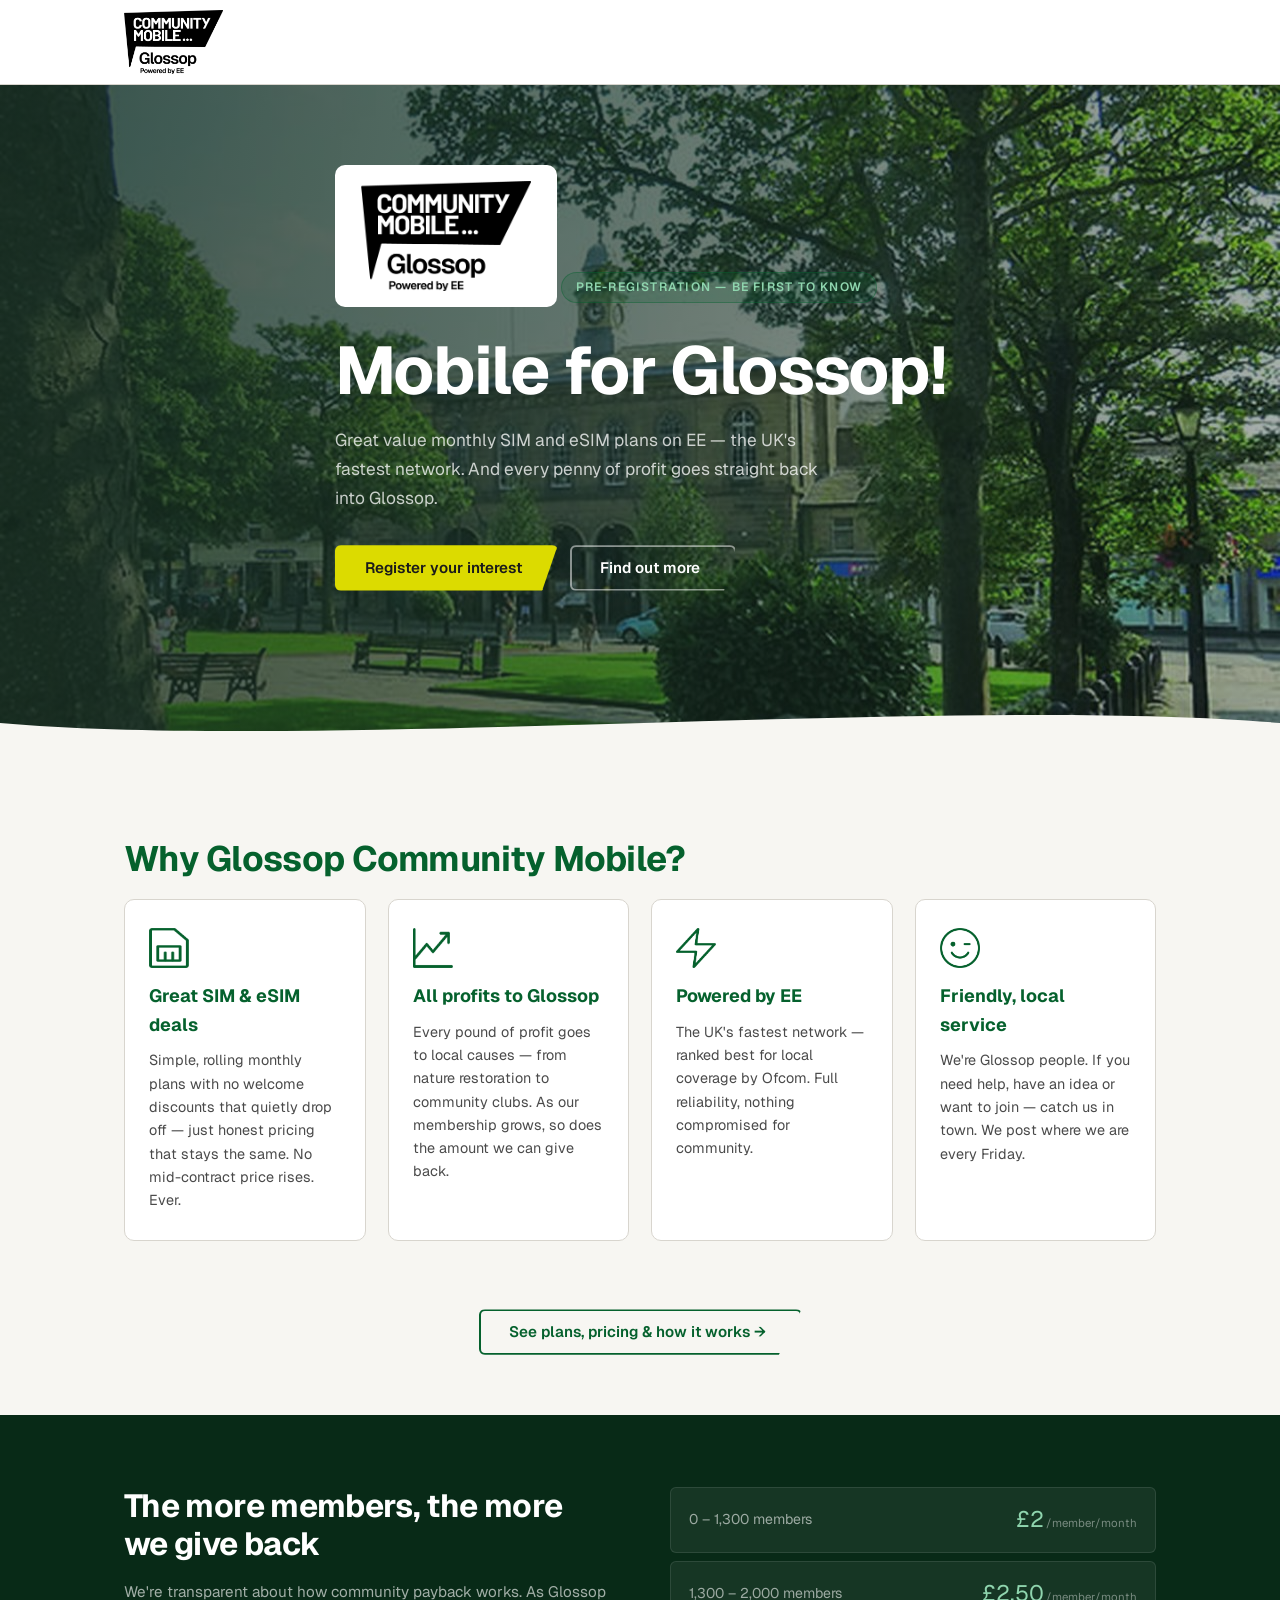
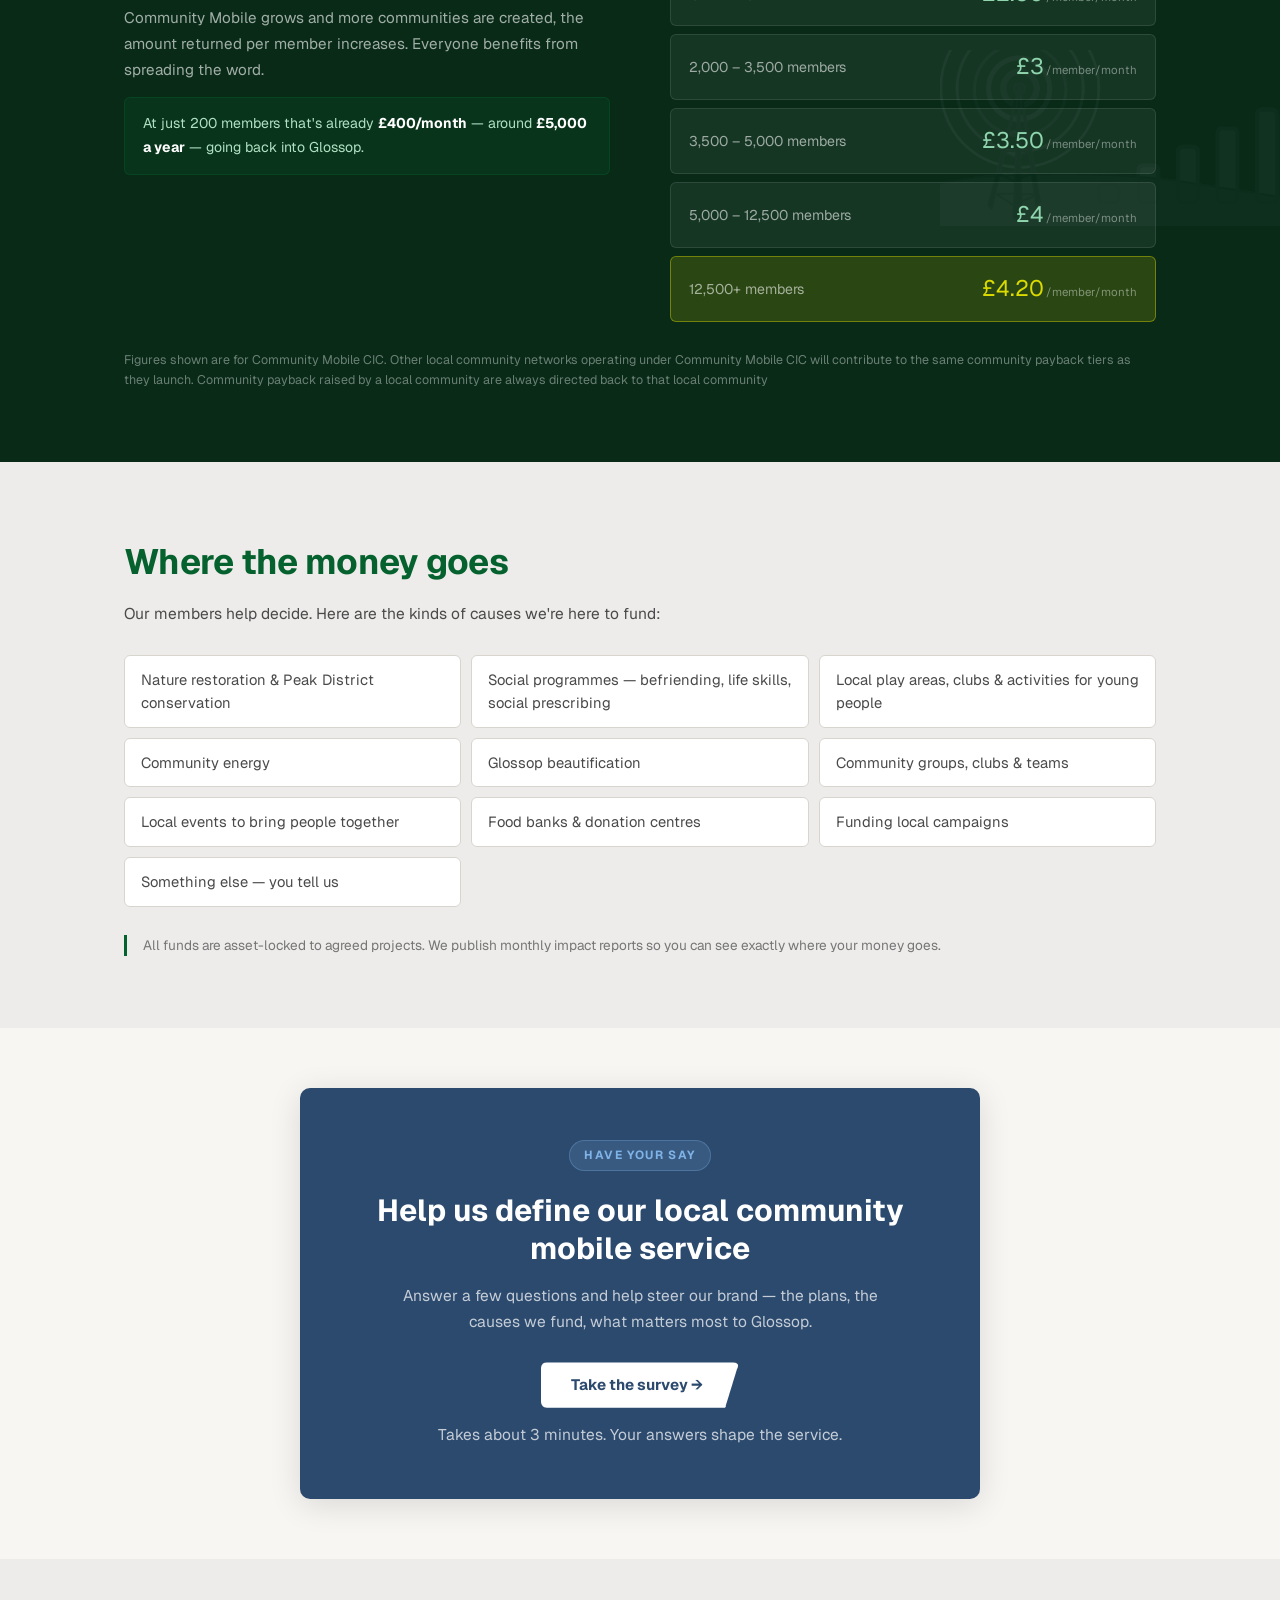
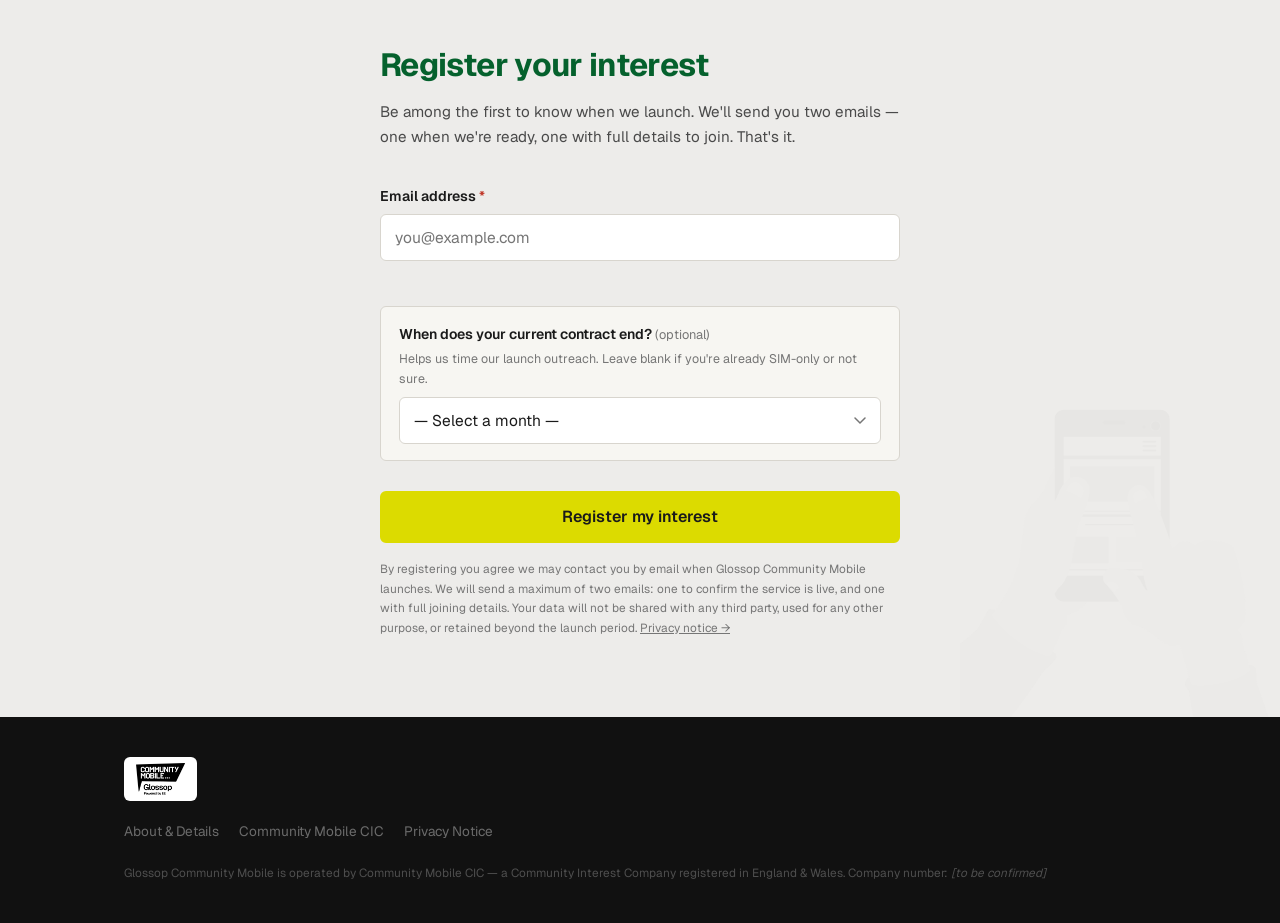
==== commit 514421be: "Apply Glossop brand styling: logo, colours, icons, font, button shape, updated payback tiers Add Glo" ====
--- a/index.html
+++ b/index.html
@@ -6,7 +6,7 @@
   <title>Glossop Community Mobile — Coming Soon</title>
   <link rel="stylesheet" href="style.css" />
   <link rel="preconnect" href="https://fonts.googleapis.com" />
-  <link href="https://fonts.googleapis.com/css2?family=DM+Serif+Display:ital@0;1&family=DM+Sans:opsz,wght@9..40,300;9..40,400;9..40,500;9..40,600&display=swap" rel="stylesheet" />
+  <link href="https://fonts.googleapis.com/css2?family=Geist:wght@300..800&display=swap" rel="stylesheet" />
 </head>
 <body>
 
@@ -14,10 +14,10 @@
   <header class="site-header">
     <div class="container header-inner">
       <div class="logo">
-        <span class="logo-name">Glossop Community Mobile</span>
-        <span class="logo-mark">l(^u^) l(^u^)</span>
-      </div>
-      <span class="brand-badge">Brand coming soon</span>
+        <a href="index.html" class="logo-link logo-badge">
+          <img src="images/glossop-logo.png" alt="Glossop Community Mobile — Powered by EE" class="logo-img" />
+        </a>
+      </div>
     </div>
   </header>
 
@@ -35,6 +35,9 @@
     <div class="hero-phone-bg" aria-hidden="true"></div>
 
     <div class="container hero-inner">
+      <div class="hero-logo-badge">
+        <img src="images/glossop-logo.png" alt="Glossop Community Mobile — Powered by EE" class="hero-logo-img" />
+      </div>
       <div class="hero-tag">Pre-registration — Be first to know</div>
       <h1 class="hero-headline">Mobile for Glossop!</h1>
       <p class="hero-sub">Great value monthly SIM and eSIM plans on EE — the UK's fastest network. And every penny of profit goes straight back into Glossop.</p>
@@ -56,25 +59,25 @@
       <div class="benefits-grid">
 
         <div class="benefit-card">
-          <div class="benefit-icon">💸</div>
+          <img src="images/icon-sim.png" alt="" class="benefit-icon" />
           <h3>Great SIM &amp; eSIM deals</h3>
           <p>Simple, rolling monthly plans with no welcome discounts that quietly drop off — just honest pricing that stays the same. No mid-contract price rises. Ever.</p>
         </div>
 
         <div class="benefit-card">
-          <div class="benefit-icon">🌱</div>
+          <img src="images/icon-profits.png" alt="" class="benefit-icon" />
           <h3>All profits to Glossop</h3>
           <p>Every pound of profit goes to local causes — from nature restoration to community clubs. As our membership grows, so does the amount we can give back.</p>
         </div>
 
         <div class="benefit-card">
-          <div class="benefit-icon">📶</div>
+          <img src="images/icon-powered-by.png" alt="" class="benefit-icon" />
           <h3>Powered by EE</h3>
           <p>The UK's fastest network — ranked best for local coverage by Ofcom. Full reliability, nothing compromised for community.</p>
         </div>
 
         <div class="benefit-card">
-          <div class="benefit-icon">🤝</div>
+          <img src="images/icon-friendly.png" alt="" class="benefit-icon" />
           <h3>Friendly, local service</h3>
           <p>We're Glossop people. If you need help, have an idea or want to join — catch us in town. We post where we are every Friday.</p>
         </div>
@@ -93,32 +96,37 @@
       <div class="impact-inner">
         <div class="impact-text">
           <h2>The more members, the more we give back</h2>
-          <p>We're transparent about how community payback works. As Glossop Community Mobile grows, the amount returned per member increases. Everyone benefits from spreading the word.</p>
+          <p>We're transparent about how community payback works. As Glossop Community Mobile grows and more communities are created, the amount returned per member increases. Everyone benefits from spreading the word.</p>
           <p class="impact-example">At just 200 members that's already <strong>£400/month</strong> — around <strong>£5,000 a year</strong> — going back into Glossop.</p>
         </div>
         <div class="impact-tiers">
           <div class="tier">
-            <span class="tier-members">0 – 750 members</span>
+            <span class="tier-members">0 – 1,300 members</span>
             <span class="tier-amount">£2<span>/member/month</span></span>
           </div>
           <div class="tier">
-            <span class="tier-members">750 – 1,000 members</span>
+            <span class="tier-members">1,300 – 2,000 members</span>
             <span class="tier-amount">£2.50<span>/member/month</span></span>
           </div>
           <div class="tier">
-            <span class="tier-members">1,250 members</span>
+            <span class="tier-members">2,000 – 3,500 members</span>
             <span class="tier-amount">£3<span>/member/month</span></span>
           </div>
           <div class="tier">
-            <span class="tier-members">1,500 members</span>
+            <span class="tier-members">3,500 – 5,000 members</span>
+            <span class="tier-amount">£3.50<span>/member/month</span></span>
+          </div>
+          <div class="tier">
+            <span class="tier-members">5,000 – 12,500 members</span>
             <span class="tier-amount">£4<span>/member/month</span></span>
           </div>
           <div class="tier tier-top">
-            <span class="tier-members">3,000 members</span>
-            <span class="tier-amount">£5<span>/member/month</span></span>
-          </div>
-        </div>
-      </div>
+            <span class="tier-members">12,500+ members</span>
+            <span class="tier-amount">£4.20<span>/member/month</span></span>
+          </div>
+        </div>
+      </div>
+      <p class="impact-footnote">Figures shown are for Community Mobile CIC. Other local community networks operating under Community Mobile CIC will contribute to the same community payback tiers as they launch. Community payback raised by a local community are always directed back to that local community</p>
     </div>
   </section>
 
@@ -128,16 +136,16 @@
       <h2 class="section-title">Where the money goes</h2>
       <p class="causes-intro">Our members help decide. Here are the kinds of causes we're here to fund:</p>
       <ul class="causes-list">
-        <li>🌿 Nature restoration &amp; Peak District conservation</li>
-        <li>🤲 Social programmes — befriending, life skills, social prescribing</li>
-        <li>🛝 Local play areas, clubs &amp; activities for young people</li>
-        <li>⚡ Community energy</li>
-        <li>🌸 Glossop beautification</li>
-        <li>🏃 Community groups, clubs &amp; teams</li>
-        <li>🎉 Local events to bring people together</li>
-        <li>🥫 Food banks &amp; donation centres</li>
-        <li>📢 Funding local campaigns</li>
-        <li>💡 Something else — you tell us</li>
+        <li>Nature restoration &amp; Peak District conservation</li>
+        <li>Social programmes — befriending, life skills, social prescribing</li>
+        <li>Local play areas, clubs &amp; activities for young people</li>
+        <li>Community energy</li>
+        <li>Glossop beautification</li>
+        <li>Community groups, clubs &amp; teams</li>
+        <li>Local events to bring people together</li>
+        <li>Food banks &amp; donation centres</li>
+        <li>Funding local campaigns</li>
+        <li>Something else — you tell us</li>
       </ul>
       <p class="causes-note">All funds are asset-locked to agreed projects. We publish monthly impact reports so you can see exactly where your money goes.</p>
     </div>
@@ -269,9 +277,8 @@
   <!-- ── FOOTER ── -->
   <footer class="site-footer">
     <div class="container footer-inner">
-      <div class="footer-logo">
-        <span class="logo-name">Glossop Community Mobile</span>
-        <span class="logo-mark">l(^u^) l(^u^)</span>
+      <div class="footer-logo logo-badge">
+        <img src="images/glossop-logo.png" alt="Glossop Community Mobile — Powered by EE" class="logo-img" />
       </div>
       <nav class="footer-nav">
         <a href="details.html">About &amp; Details</a>
--- a/style.css
+++ b/style.css
@@ -8,12 +8,15 @@
   --bg:           #F7F6F2;
   --bg-alt:       #EDECEA;
   --surface:      #FFFFFF;
-  --hero-bg:      #1D3A2F;
-  --accent:       #3A7D5C;
-  --accent-dark:  #2A5C42;
-  --accent-light: #EAF4EE;
+  --hero-bg:      #0A3B20;
+  --accent:       #05612D;
+  --accent-dark:  #03431F;
+  --accent-light: #E5F2EA;
+  --secondary:    #DCDB00;
+  --secondary-dark: #A8A700;
+  --secondary-light: #FBFBD6;
   --survey-bg:    #2C4A6E;
-  --impact-bg:    #162E22;
+  --impact-bg:    #082A17;
   --text:         #1A1A1A;
   --text-mid:     #4A4A4A;
   --text-light:   #767676;
@@ -26,8 +29,8 @@
   --radius-sm:    6px;
   --shadow:       0 2px 12px rgba(0,0,0,0.08);
   --shadow-lg:    0 6px 32px rgba(0,0,0,0.12);
-  --font-display: 'DM Serif Display', Georgia, serif;
-  --font-body:    'DM Sans', system-ui, sans-serif;
+  --font-display: 'Geist', system-ui, sans-serif;
+  --font-body:    'Geist', system-ui, sans-serif;
   --max-w:        1080px;
   --t:            0.2s ease;
 }
@@ -44,6 +47,7 @@
 img { max-width: 100%; display: block; }
 a { color: var(--accent); text-decoration: none; }
 a:hover { text-decoration: underline; }
+h1, h2, h3 { color: var(--accent); }
 
 .container {
   max-width: var(--max-w);
@@ -54,7 +58,7 @@
 /* ── Buttons ── */
 .btn {
   display: inline-block;
-  padding: 13px 28px;
+  padding: 13px 34px 13px 28px;
   border-radius: var(--radius-sm);
   font-family: var(--font-body);
   font-size: 0.95rem;
@@ -64,30 +68,36 @@
   border: 2px solid transparent;
   text-decoration: none;
   line-height: 1;
-}
-.btn-primary { background: var(--accent); color: #fff; border-color: var(--accent); }
-.btn-primary:hover { background: var(--accent-dark); border-color: var(--accent-dark); text-decoration: none; }
+  clip-path: polygon(0 0, 100% 0, 93% 100%, 0% 100%);
+}
+.btn-primary { background: var(--secondary); color: var(--text); border-color: var(--secondary); }
+.btn-primary:hover { background: var(--secondary-dark); border-color: var(--secondary-dark); text-decoration: none; }
 .btn-ghost { background: transparent; color: #fff; border-color: rgba(255,255,255,0.5); }
 .btn-ghost:hover { background: rgba(255,255,255,0.12); text-decoration: none; }
 .btn-outline { background: transparent; color: var(--accent); border-color: var(--accent); }
 .btn-outline:hover { background: var(--accent-light); text-decoration: none; }
 .btn-survey { background: #fff; color: var(--survey-bg); border-color: #fff; font-weight: 700; }
 .btn-survey:hover { background: #EDF2FA; text-decoration: none; }
-.btn-submit { width: 100%; padding: 16px; font-size: 1rem; margin-top: 8px; }
+.btn-submit { width: 100%; padding: 16px; font-size: 1rem; margin-top: 8px; clip-path: none; }
 .btn:disabled { opacity: 0.65; cursor: not-allowed; }
 
 /* ── HEADER ── */
 .site-header {
-  background: var(--hero-bg);
-  padding: 18px 0;
+  background: var(--surface);
+  padding: 10px 0;
   position: sticky;
   top: 0;
   z-index: 100;
-  border-bottom: 1px solid rgba(255,255,255,0.07);
+  border-bottom: 1px solid var(--border);
 }
 .header-inner { display: flex; align-items: center; justify-content: space-between; gap: 16px; }
 .logo { display: flex; flex-direction: column; gap: 2px; }
 .logo-link { text-decoration: none; }
+.logo-badge {
+  display: inline-flex;
+  align-items: center;
+}
+.logo-img { height: 64px; width: auto; display: block; }
 .logo-name {
   font-family: var(--font-display);
   font-size: 1.15rem;
@@ -165,6 +175,14 @@
   padding: 80px 0 80px;
   flex: 1;
 }
+.hero-logo-badge {
+  display: inline-flex;
+  background: #fff;
+  border-radius: var(--radius);
+  padding: 16px 26px;
+  margin-bottom: 28px;
+}
+.hero-logo-img { height: 110px; width: auto; display: block; }
 .hero-tag {
   display: inline-block;
   font-size: 0.76rem;
@@ -172,8 +190,8 @@
   letter-spacing: 0.1em;
   text-transform: uppercase;
   color: #8FD5AE;
-  background: rgba(58,125,92,0.18);
-  border: 1px solid rgba(58,125,92,0.38);
+  background: rgba(5,97,45,0.18);
+  border: 1px solid rgba(5,97,45,0.38);
   border-radius: 20px;
   padding: 5px 14px;
   margin-bottom: 24px;
@@ -238,7 +256,7 @@
   overflow: hidden;
 }
 .benefit-card:hover { box-shadow: var(--shadow); transform: translateY(-2px); }
-.benefit-icon { font-size: 2rem; margin-bottom: 14px; }
+.benefit-icon { width: 40px; height: 40px; margin-bottom: 14px; }
 .benefit-card h3 { font-family: var(--font-display); font-size: 1.12rem; margin-bottom: 10px; }
 .benefit-card p { font-size: 0.9rem; color: var(--text-mid); line-height: 1.62; }
 .details-link-row { text-align: center; padding-top: 20px; }
@@ -271,6 +289,13 @@
   position: relative;
   z-index: 1;
 }
+.impact-footnote {
+  font-size: 0.78rem;
+  color: rgba(255,255,255,0.4);
+  margin-top: 28px;
+  position: relative;
+  z-index: 1;
+}
 .impact-text h2 {
   font-family: var(--font-display);
   font-size: clamp(1.5rem, 2.8vw, 2rem);
@@ -281,8 +306,8 @@
 }
 .impact-text p { color: rgba(255,255,255,0.62); font-size: 0.95rem; line-height: 1.7; margin-bottom: 14px; }
 .impact-example {
-  background: rgba(58,125,92,0.2);
-  border: 1px solid rgba(58,125,92,0.38);
+  background: rgba(5,97,45,0.2);
+  border: 1px solid rgba(5,97,45,0.38);
   border-radius: var(--radius-sm);
   padding: 14px 18px;
   font-size: 0.88rem !important;
@@ -301,11 +326,11 @@
   transition: background var(--t);
 }
 .tier:hover { background: rgba(255,255,255,0.1); }
-.tier-top { background: rgba(58,125,92,0.25); border-color: rgba(58,125,92,0.45); }
+.tier-top { background: rgba(220,219,0,0.16); border-color: rgba(220,219,0,0.4); }
 .tier-members { font-size: 0.88rem; color: rgba(255,255,255,0.58); }
 .tier-amount { font-family: var(--font-display); font-size: 1.4rem; color: #8FD5AE; }
 .tier-amount span { font-size: 0.72rem; color: rgba(255,255,255,0.42); font-family: var(--font-body); margin-left: 2px; }
-.tier-top .tier-amount { color: #fff; }
+.tier-top .tier-amount { color: var(--secondary); }
 
 /* ── CAUSES ── */
 .causes-section { background: var(--bg-alt); padding: 72px 0; }
@@ -410,7 +435,7 @@
 input[type="email"]:focus, select:focus {
   outline: none;
   border-color: var(--accent);
-  box-shadow: 0 0 0 3px rgba(58,125,92,0.12);
+  box-shadow: 0 0 0 3px rgba(5,97,45,0.12);
 }
 input[type="email"].invalid {
   border-color: var(--error);
@@ -513,7 +538,7 @@
   border-bottom: 1px solid var(--border);
   padding: 14px 0;
   position: sticky;
-  top: 62px;
+  top: 85px;
   z-index: 90;
   overflow-x: auto;
   -webkit-overflow-scrolling: touch;
@@ -568,14 +593,14 @@
 .plan-card:hover { box-shadow: var(--shadow); transform: translateY(-2px); }
 .plan-card--featured {
   border-color: var(--accent);
-  box-shadow: 0 0 0 2px rgba(58,125,92,0.15);
+  box-shadow: 0 0 0 2px rgba(5,97,45,0.15);
 }
 .plan-badge {
   position: absolute;
   top: -12px; left: 50%;
   transform: translateX(-50%);
-  background: var(--accent);
-  color: #fff;
+  background: var(--secondary);
+  color: var(--text);
   font-size: 0.7rem; font-weight: 700;
   letter-spacing: 0.06em; text-transform: uppercase;
   padding: 4px 12px; border-radius: 20px;
@@ -707,6 +732,8 @@
 .footer-inner { display: flex; flex-direction: column; gap: 20px; }
 .footer-logo .logo-name { font-family: var(--font-display); font-size: 1rem; color: rgba(255,255,255,0.62); }
 .footer-logo .logo-mark { color: rgba(255,255,255,0.2); font-size: 0.72rem; }
+.footer-logo .logo-img { height: 32px; }
+.footer-logo { align-self: flex-start; background: #fff; border-radius: var(--radius-sm); padding: 6px 12px; }
 .footer-nav { display: flex; gap: 20px; flex-wrap: wrap; }
 .footer-nav a { font-size: 0.85rem; color: rgba(255,255,255,0.38); transition: color var(--t); }
 .footer-nav a:hover { color: rgba(255,255,255,0.75); text-decoration: none; }
@@ -721,10 +748,13 @@
   .cta-strip-inner { flex-direction: column; align-items: flex-start; }
   .hero-inner { padding: 48px 0 48px; }
   .hero-phone-bg { width: 200px; height: 200px; opacity: 0.08; }
+  .hero-logo-img { height: 72px; }
+  .hero-logo-badge { padding: 12px 18px; margin-bottom: 20px; }
   .register-phone-bg { width: 200px; height: 260px; opacity: 0.06; }
   .plan-cards { grid-template-columns: 1fr 1fr; }
   .details-hero { min-height: 220px; }
-  .contents-nav { top: 58px; }
+  .logo-img { height: 48px; }
+  .contents-nav { top: 69px; }
   .cic-blocks { grid-template-columns: 1fr; }
 }
 @media (max-width: 480px) {
